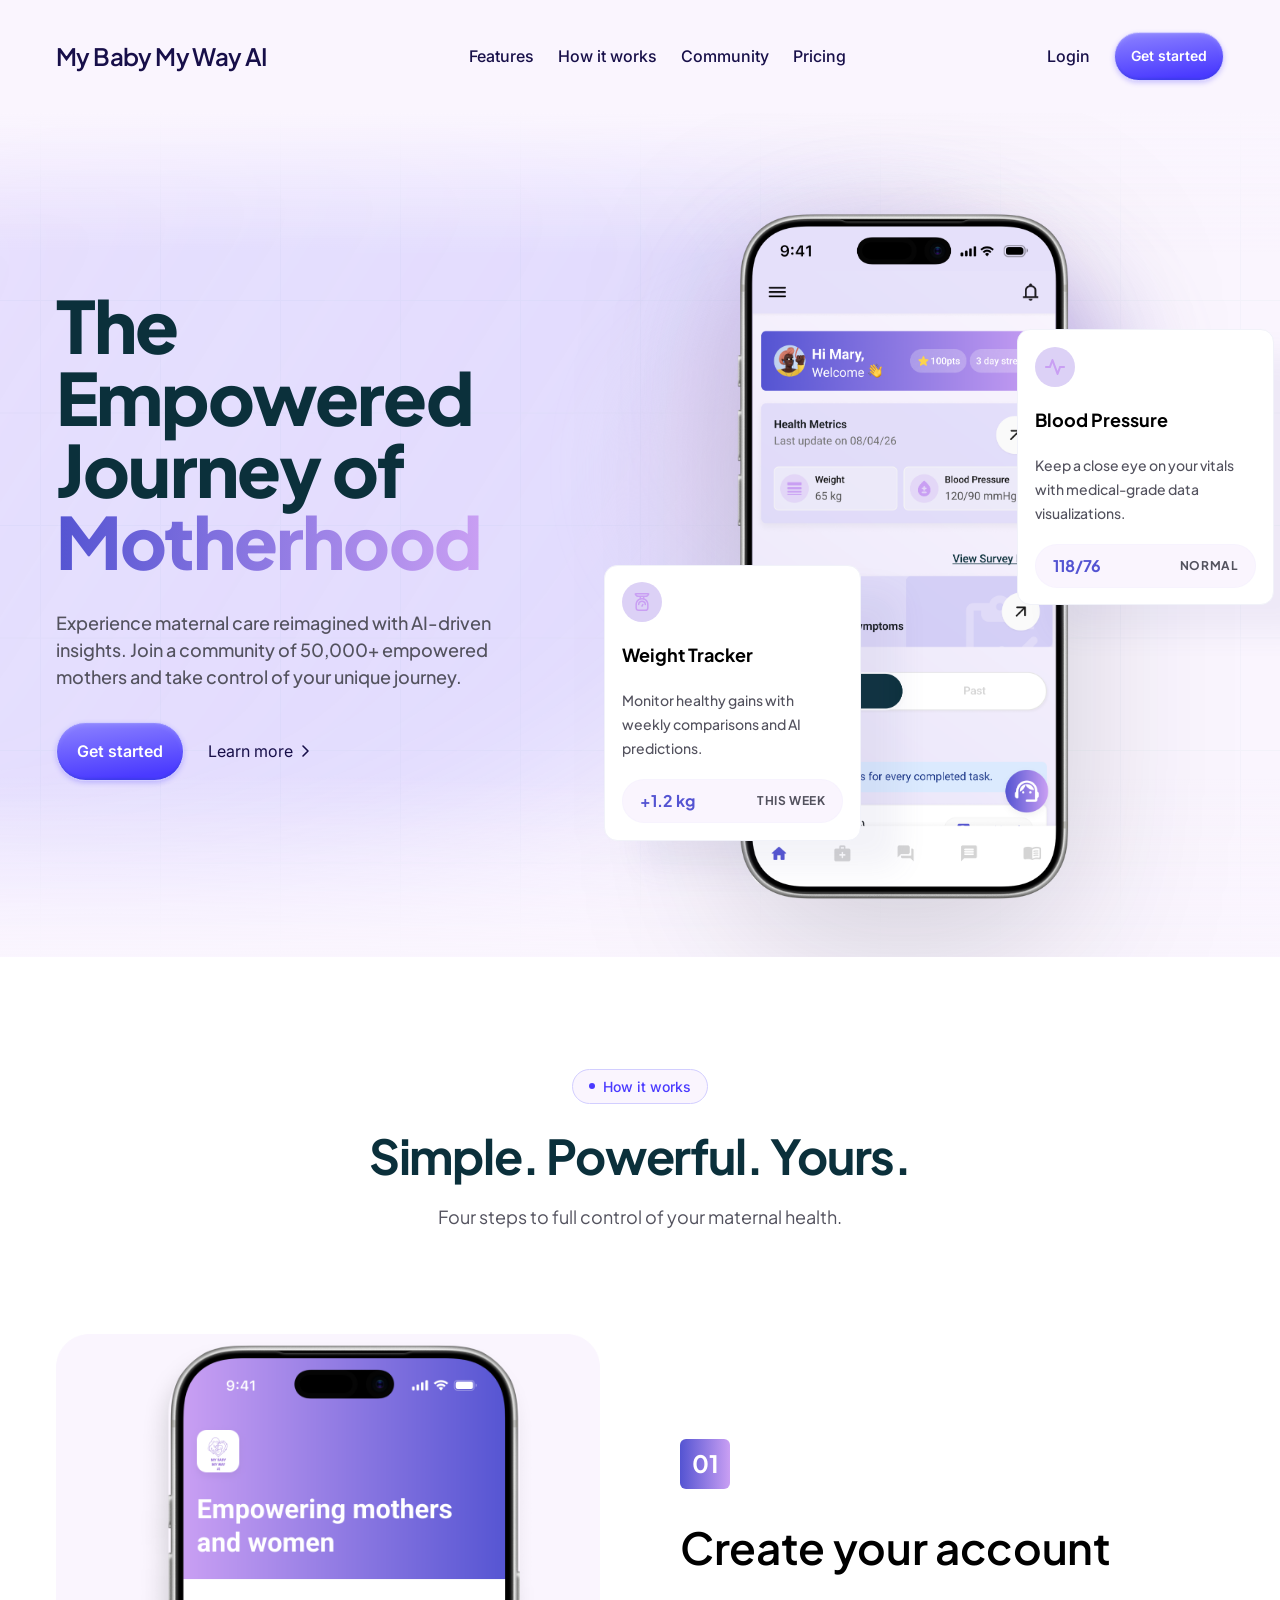
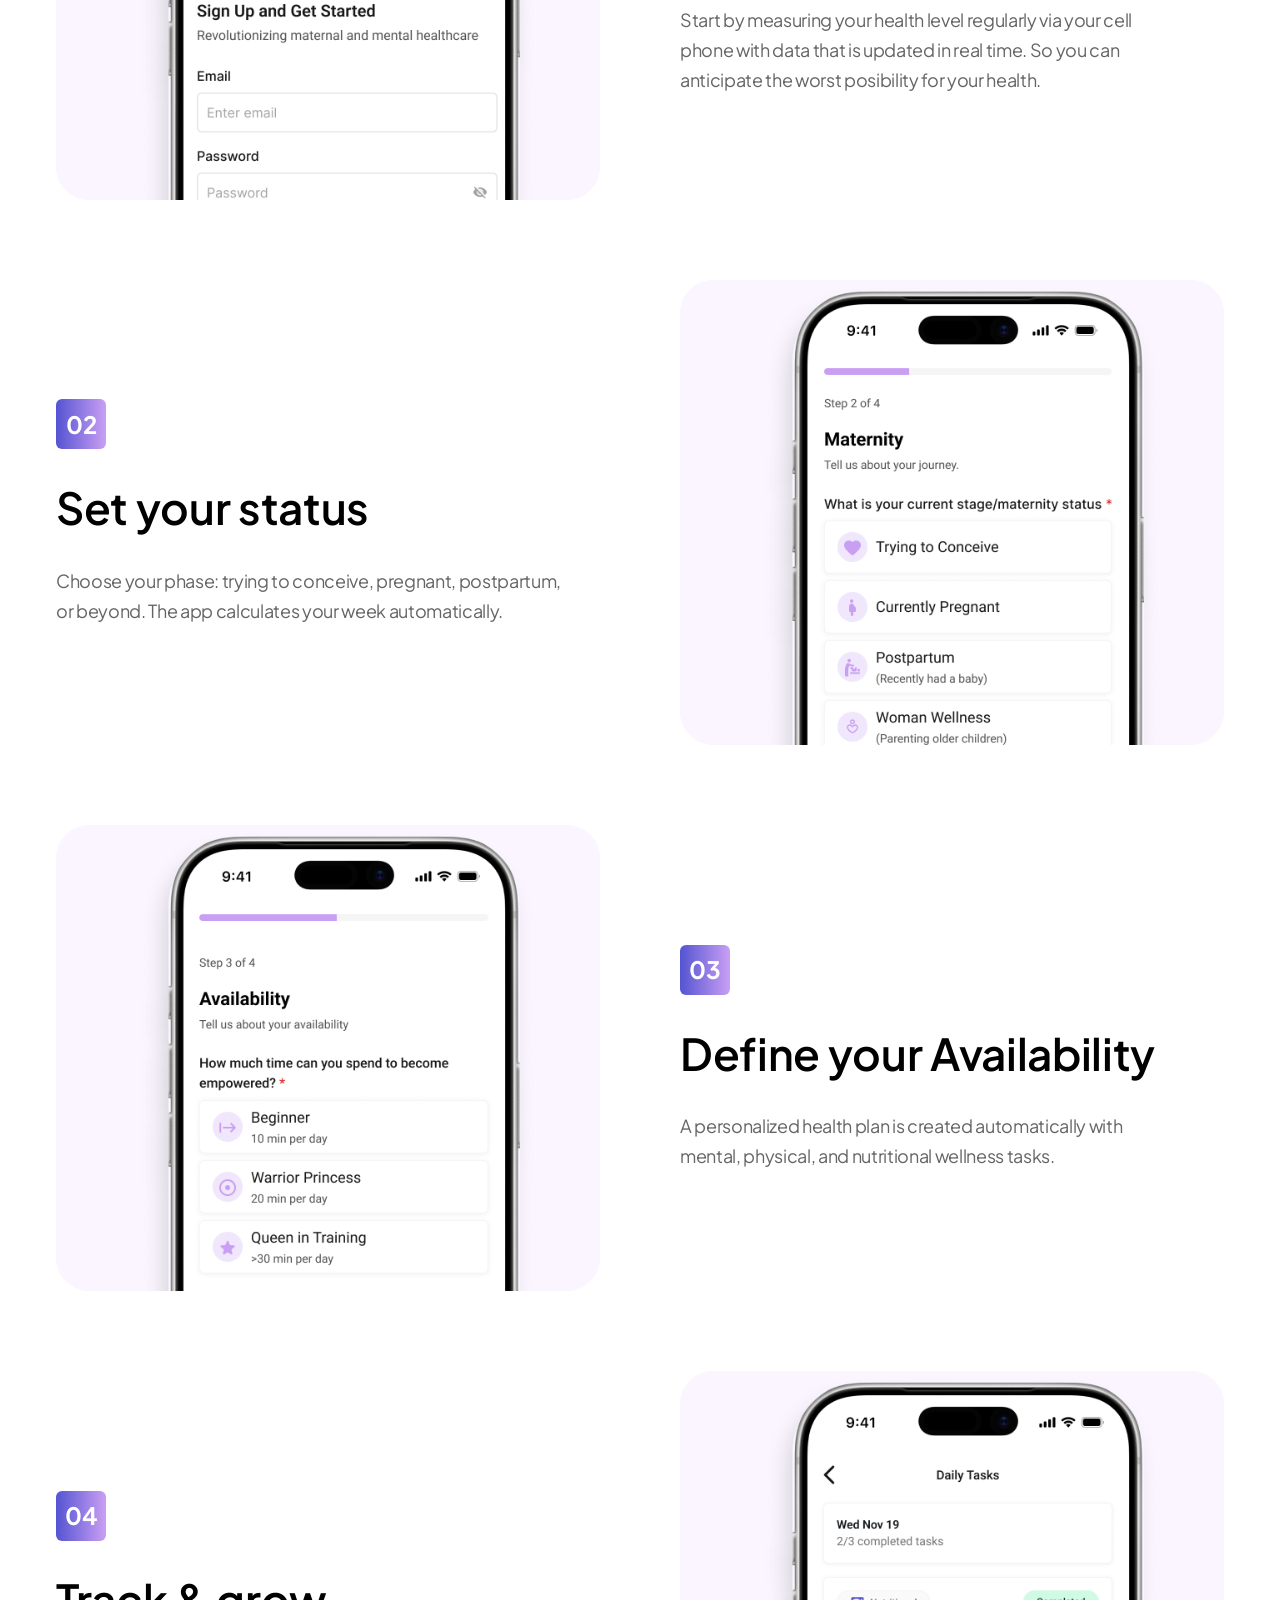
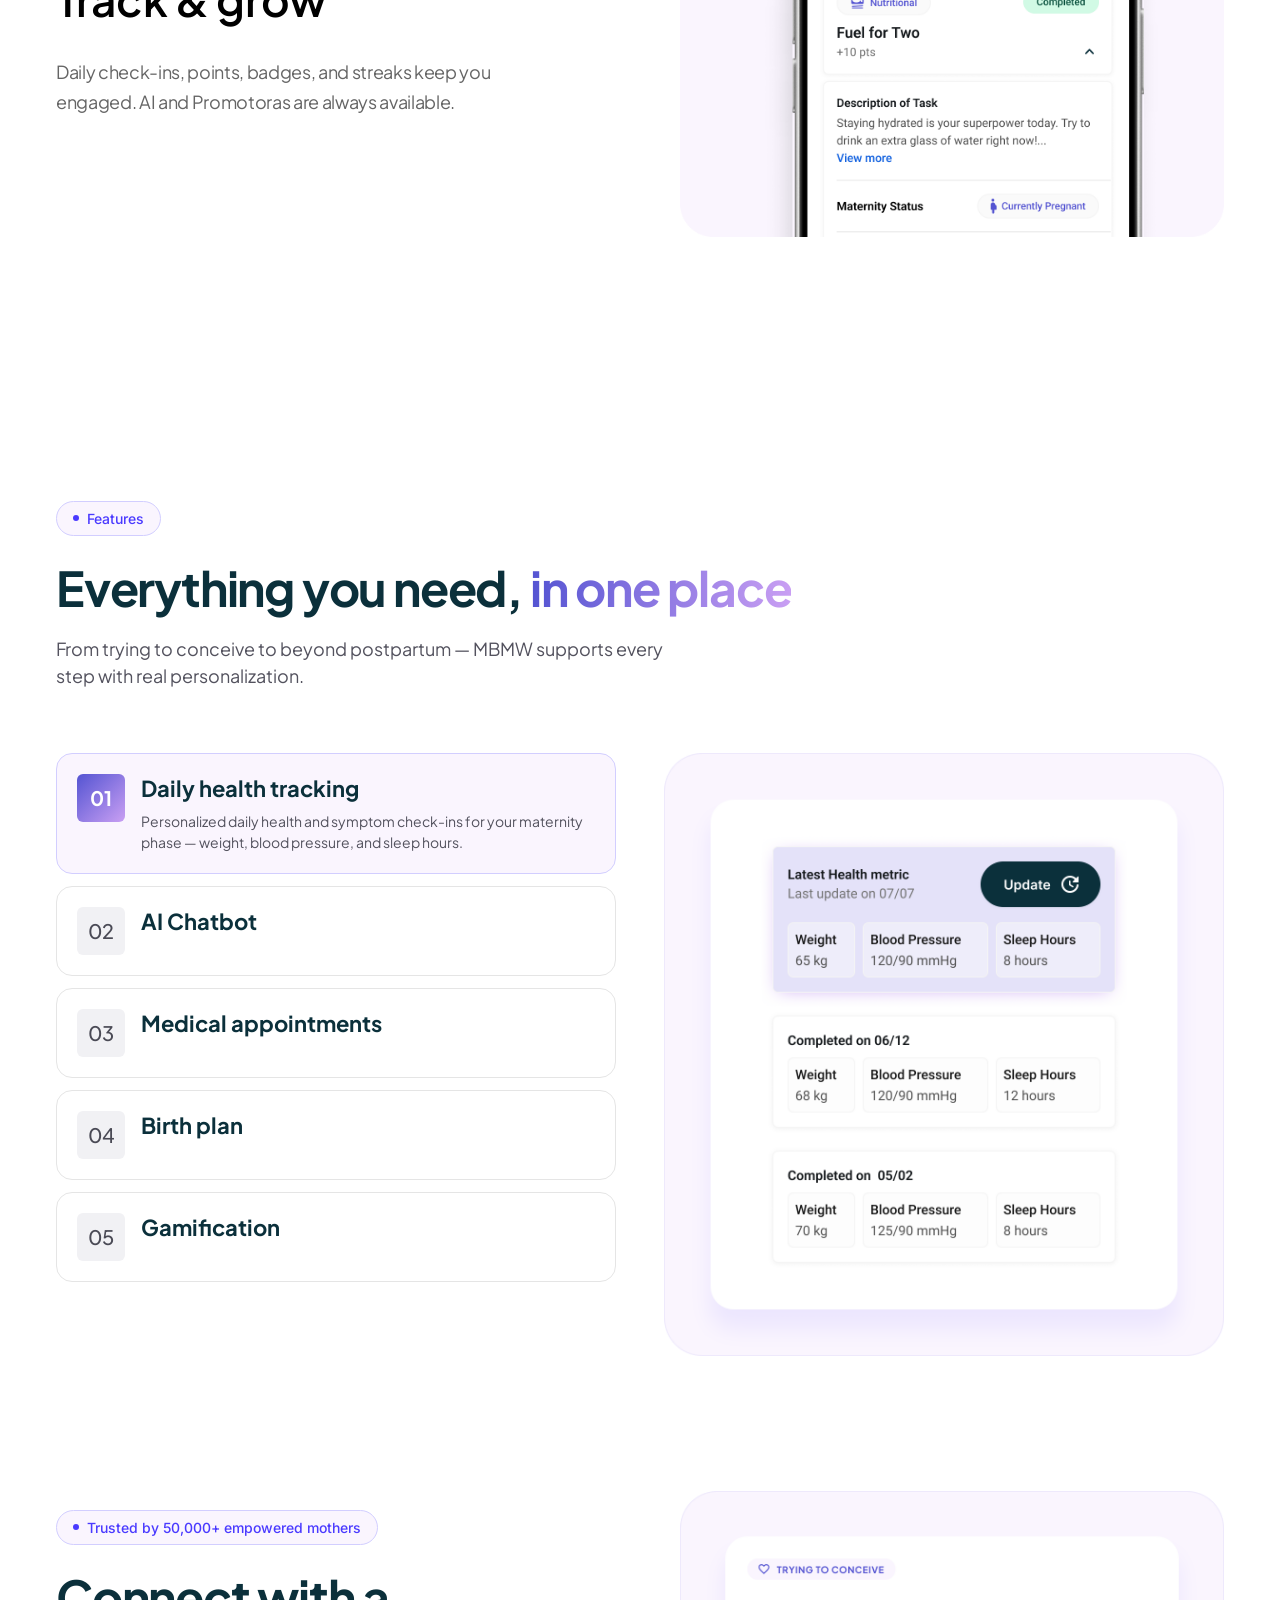
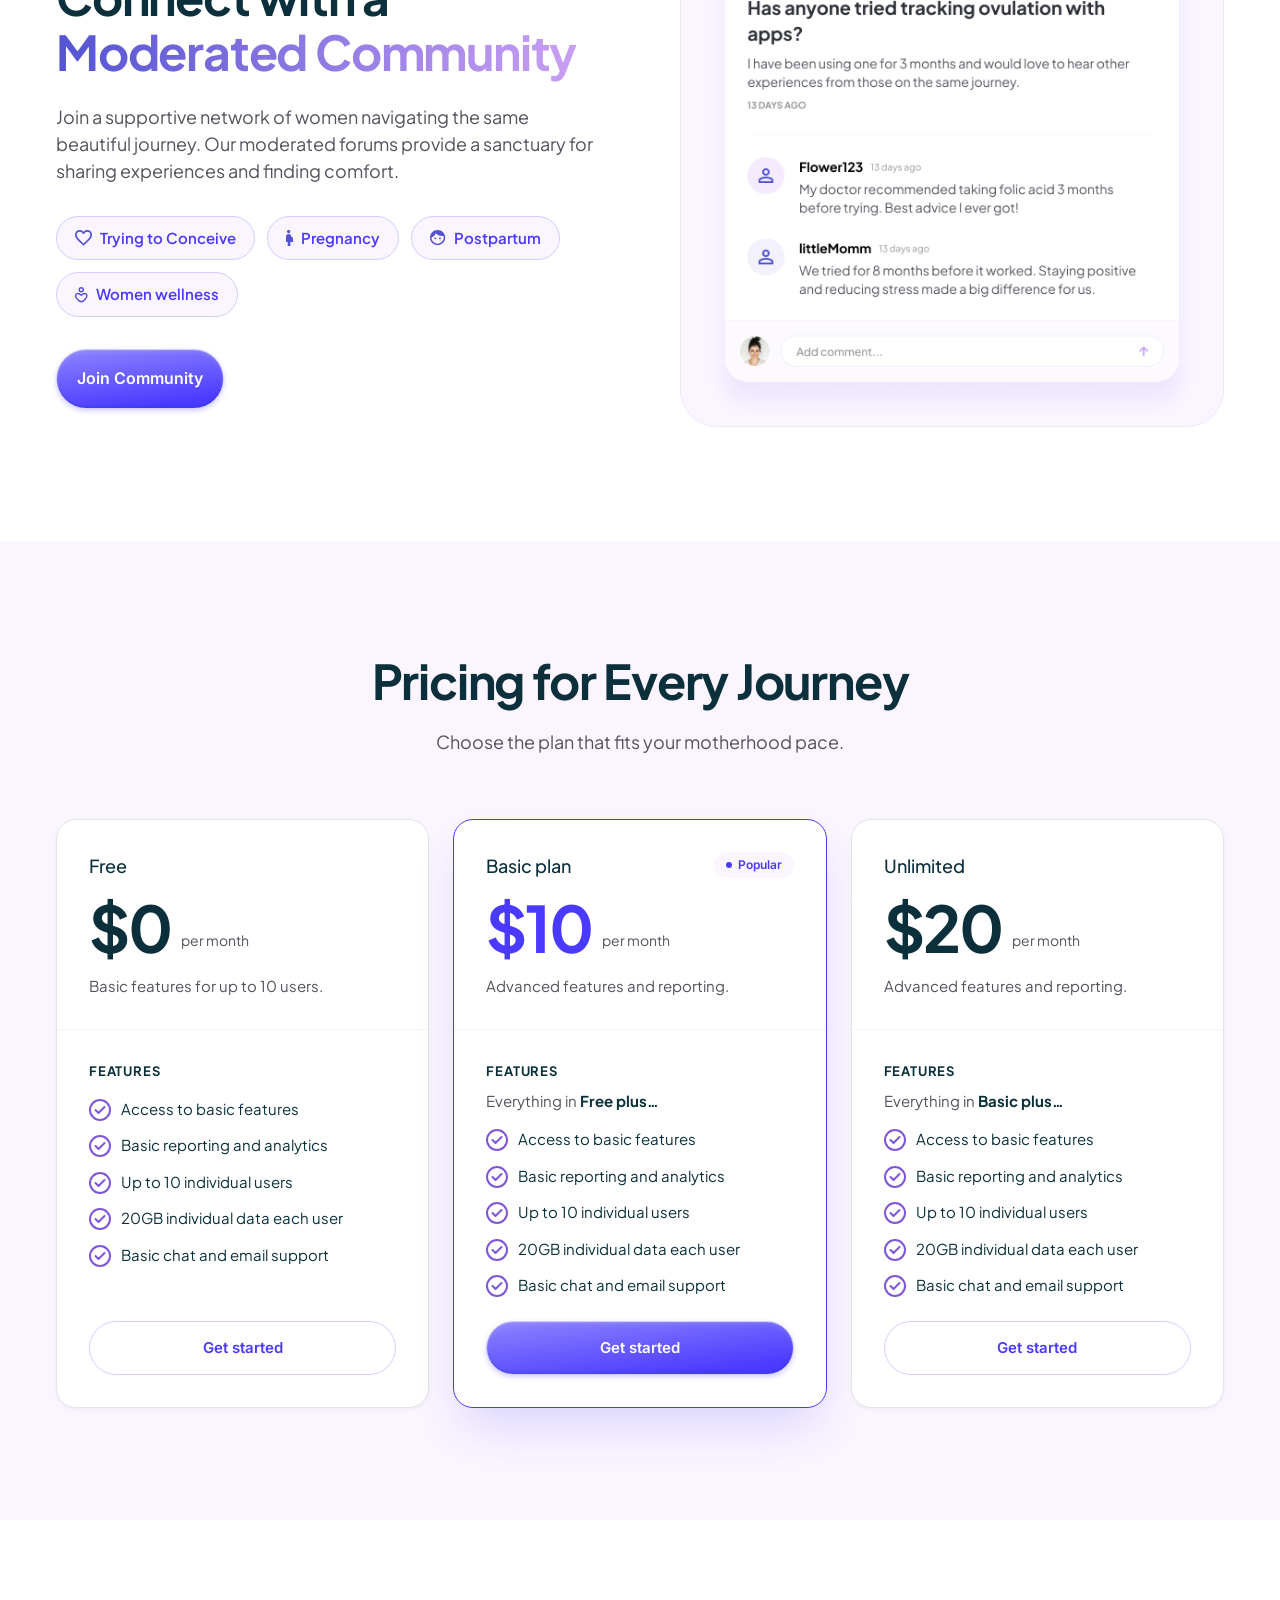
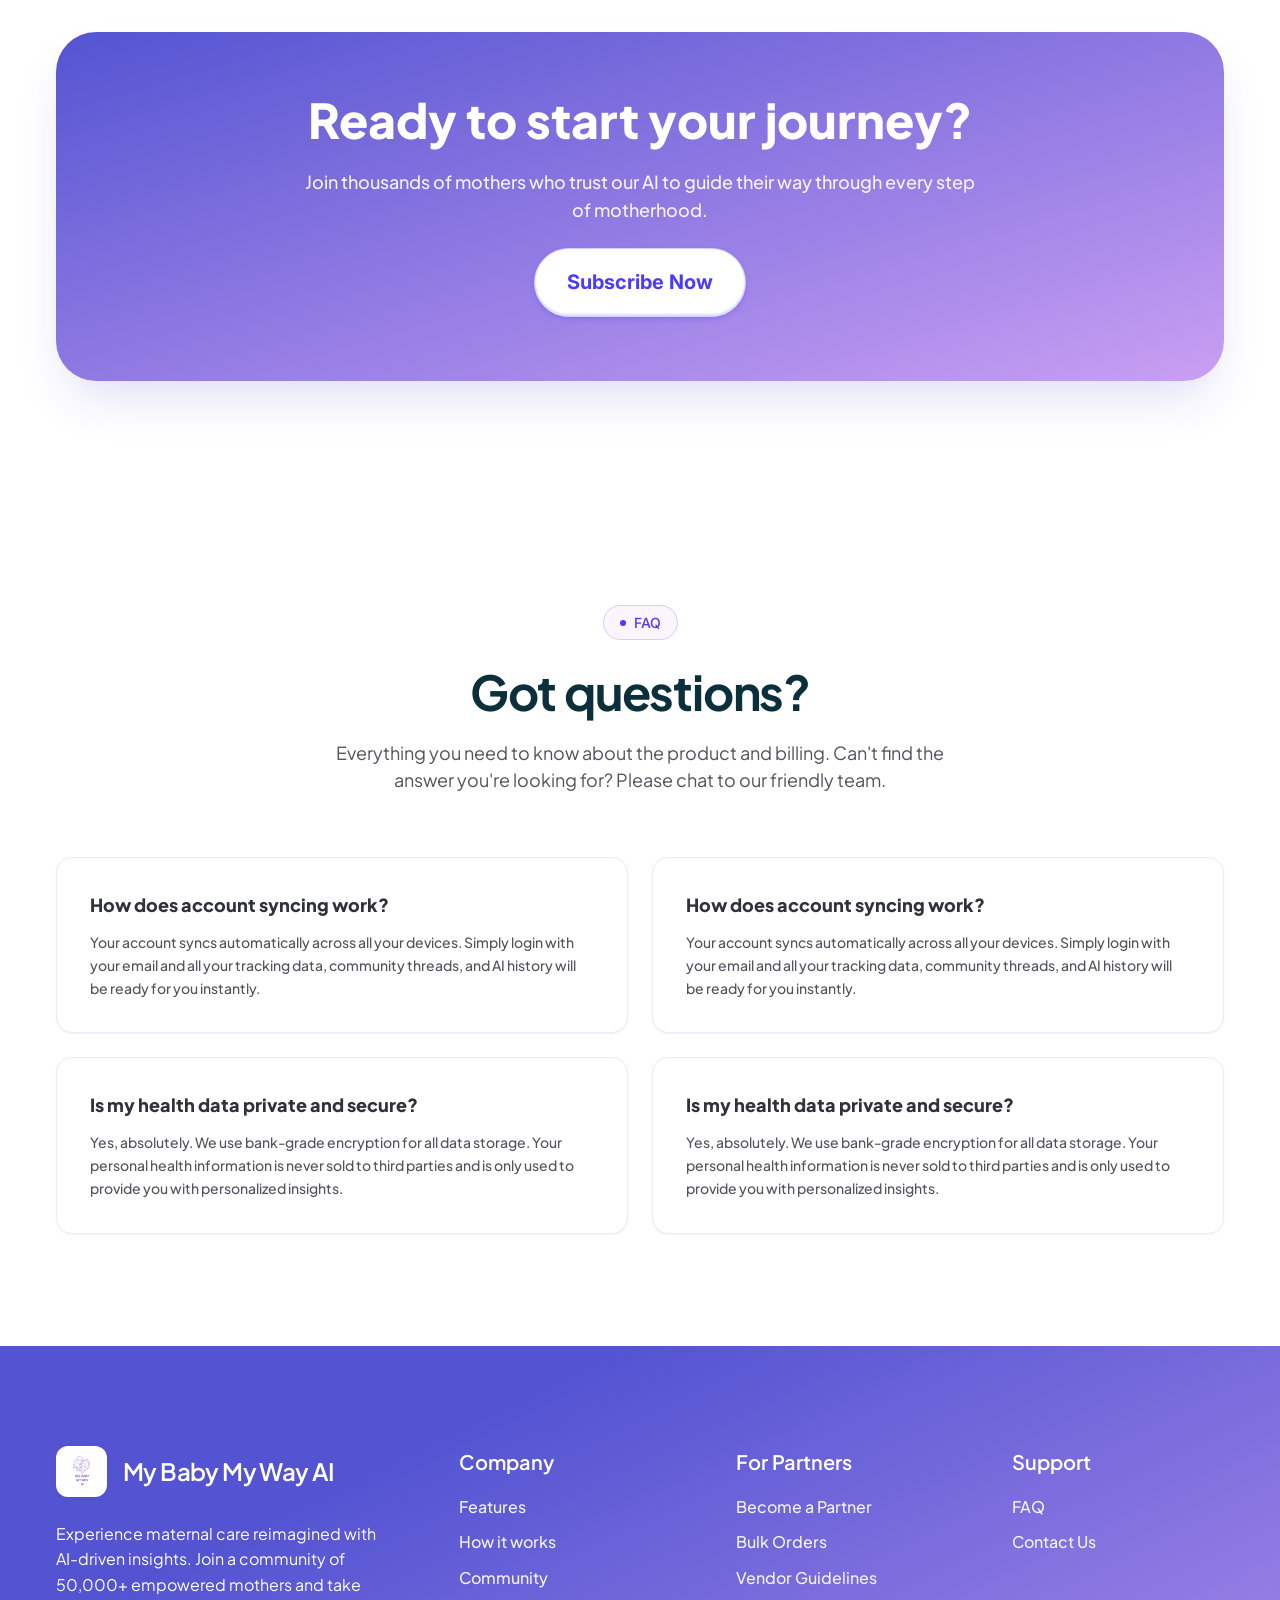
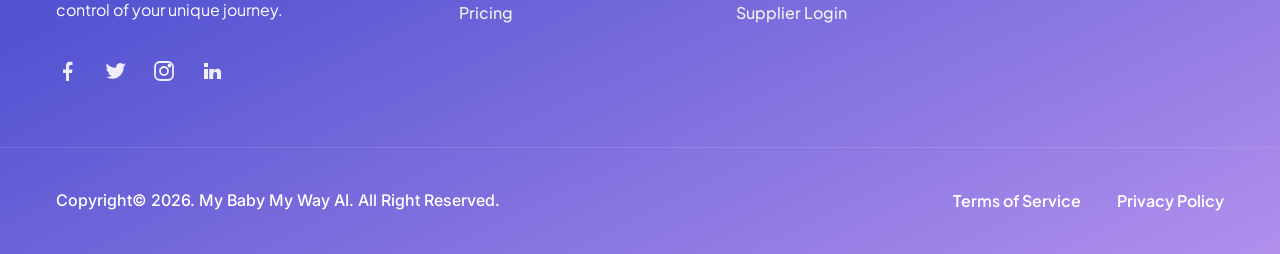
==== index.html @ 6552a41b "files upload" ====
<!doctype html>
<html lang="en">
<head>
<meta charset="utf-8" />
<meta name="viewport" content="width=device-width, initial-scale=1" />
<title>My Baby My Way AI — The Empowered Journey of Motherhood</title>
<link rel="preconnect" href="https://fonts.googleapis.com">
<link rel="preconnect" href="https://fonts.gstatic.com" crossorigin>
<link href="https://fonts.googleapis.com/css2?family=Plus+Jakarta+Sans:wght@400;500;600;700;800&family=Inter:wght@400;500;600;700&family=Roboto:wght@400;500;600;700&display=swap" rel="stylesheet">
<link rel="stylesheet" href="styles.css" />
</head>
<body>

<!-- HEADER -->
<header class="site-header">
  <div class="container">
    <a class="brand" href="#">My Baby My Way AI</a>
    <button class="nav-toggle" aria-label="Menu" aria-expanded="false" aria-controls="site-nav">
      <span></span><span></span><span></span>
    </button>
    <nav class="nav" id="site-nav">
      <a href="#features">Features</a>
      <a href="#how-it-works">How it works</a>
      <a href="#community">Community</a>
      <a href="#pricing">Pricing</a>
    </nav>
    <div class="header-cta">
      <a class="login" href="#">Login</a>
      <a class="btn btn-primary" href="#">Get started</a>
    </div>
  </div>
</header>

<!-- HERO -->
<section class="hero">
  <div class="hero-bg">
    <div class="hero-blob"></div>
    <div class="hero-grid"></div>
    <div class="hero-fade-top"></div>
    <div class="hero-fade-bottom"></div>
  </div>
  <div class="container hero-grid-layout">
    <div class="hero-copy">
      <h1 class="hero-title">
        The Empowered<br>
        Journey of<br>
        <span class="gradient-text">Motherhood</span>
      </h1>
      <p class="hero-sub">
        Experience maternal care reimagined with AI-driven insights. Join a community of 50,000+ empowered mothers and take control of your unique journey.
      </p>
      <div class="hero-buttons">
        <a class="btn btn-primary btn-lg" href="#">Get started</a>
        <a class="link-chevron" href="#">Learn more
          <svg width="16" height="16" viewBox="0 0 16 16" fill="none" aria-hidden="true"><path d="M6 3l5 5-5 5" stroke="#170f49" stroke-width="1.6" stroke-linecap="round" stroke-linejoin="round"/></svg>
        </a>
      </div>
    </div>
    <div class="hero-visual">
      <div class="hero-blobs">
        <div class="blob blob-1"></div>
        <div class="blob blob-2"></div>
        <div class="blob blob-3"></div>
      </div>
      <img class="hero-phone-img" src="images/assets/hero-phone.png" alt="My Baby My Way app preview" />
      <!-- Floating BP tile on the right of phone -->
      <div class="float-tile float-tile-bp">
        <div class="float-icon float-icon-heart">
          <img src="images/assets/icon-heart-rate.svg" alt="" width="24" height="24" />
        </div>
        <div class="float-title">Blood Pressure</div>
        <div class="float-desc">Keep a close eye on your vitals with medical-grade data visualizations.</div>
        <div class="float-badge">
          <span class="float-num">118/76</span>
          <span class="float-status">Normal</span>
        </div>
      </div>
      <!-- Floating Weight Tracker tile bottom left -->
      <div class="float-tile float-tile-weight">
        <div class="float-icon float-icon-scale">
          <img src="images/assets/icon-weight-scale.svg" alt="" width="20" height="20" />
        </div>
        <div class="float-title">Weight Tracker</div>
        <div class="float-desc">Monitor healthy gains with weekly comparisons and AI predictions.</div>
        <div class="float-badge">
          <span class="float-num">+1.2 kg</span>
          <span class="float-status">This Week</span>
        </div>
      </div>
    </div>
  </div>
</section>

<!-- SIMPLE POWERFUL YOURS -->
<section class="section how-it-works" id="how-it-works">
  <div class="container">
    <div class="section-head section-head-center">
      <span class="section-chip"><span class="chip-dot"></span> How it works</span>
      <h2 class="section-title-big">Simple. Powerful. Yours.</h2>
      <p class="section-subtitle">Four steps to full control of your maternal health.</p>
    </div>

    <div class="how-row">
      <div class="how-visual"><img src="images/assets/how-1.png" alt="Create your account" /></div>
      <div class="how-copy">
        <span class="step-num">01</span>
        <h3 class="how-title">Create your account</h3>
        <p class="how-desc">Start by measuring your health level regularly via your cell phone with data that is updated in real time. So you can anticipate the worst posibility for your health.</p>
      </div>
    </div>

    <div class="how-row reverse">
      <div class="how-visual"><img src="images/assets/how-2.png" alt="Set your status" /></div>
      <div class="how-copy">
        <span class="step-num">02</span>
        <h3 class="how-title">Set your status</h3>
        <p class="how-desc">Choose your phase: trying to conceive, pregnant, postpartum, or beyond. The app calculates your week automatically.</p>
      </div>
    </div>

    <div class="how-row">
      <div class="how-visual"><img src="images/assets/how-3.png" alt="Define your availability" /></div>
      <div class="how-copy">
        <span class="step-num">03</span>
        <h3 class="how-title">Define your Availability</h3>
        <p class="how-desc">A personalized health plan is created automatically with mental, physical, and nutritional wellness tasks.</p>
      </div>
    </div>

    <div class="how-row reverse">
      <div class="how-visual"><img src="images/assets/how-4.png" alt="Track and grow" /></div>
      <div class="how-copy">
        <span class="step-num">04</span>
        <h3 class="how-title">Track &amp; grow</h3>
        <p class="how-desc">Daily check-ins, points, badges, and streaks keep you engaged. AI and Promotoras are always available.</p>
      </div>
    </div>
  </div>
</section>

<!-- EVERYTHING YOU NEED IN ONE PLACE -->
<section class="section everything" id="features">
  <div class="container">
    <div class="section-head">
      <span class="section-chip"><span class="chip-dot"></span> Features</span>
      <h2 class="section-title-big">Everything you need, <span class="gradient-text-inline">in one place</span></h2>
      <p class="section-subtitle">From trying to conceive to beyond postpartum — MBMW supports every step with real personalization.</p>
    </div>
    <div class="everything-grid">
      <!-- TODO: Replace feat-desc placeholder copy with client-provided descriptions when ready. -->
      <div class="feat-list">
        <div class="feat-item is-active" data-feat="1">
          <span class="feat-num">01</span>
          <div class="feat-body">
            <div class="feat-title">Daily health tracking</div>
            <div class="feat-desc-wrap">
              <div class="feat-desc">Personalized daily health and symptom check-ins for your maternity phase — weight, blood pressure, and sleep hours.</div>
            </div>
          </div>
        </div>
        <div class="feat-item" data-feat="2">
          <span class="feat-num">02</span>
          <div class="feat-body">
            <div class="feat-title">AI Chatbot</div>
            <div class="feat-desc-wrap">
              <div class="feat-desc">Chat with an always-on AI companion trained on maternal health — ask questions, log symptoms, and get personalized guidance anytime.</div>
            </div>
          </div>
        </div>
        <div class="feat-item" data-feat="3">
          <span class="feat-num">03</span>
          <div class="feat-body">
            <div class="feat-title">Medical appointments</div>
            <div class="feat-desc-wrap">
              <div class="feat-desc">Keep every prenatal visit, ultrasound, and follow-up in one calendar — with reminders and notes synced to your care team.</div>
            </div>
          </div>
        </div>
        <div class="feat-item" data-feat="4">
          <span class="feat-num">04</span>
          <div class="feat-body">
            <div class="feat-title">Birth plan</div>
            <div class="feat-desc-wrap">
              <div class="feat-desc">Craft a personalized birth plan that captures your preferences and shares them instantly with your care providers.</div>
            </div>
          </div>
        </div>
        <div class="feat-item" data-feat="5">
          <span class="feat-num">05</span>
          <div class="feat-body">
            <div class="feat-title">Gamification</div>
            <div class="feat-desc-wrap">
              <div class="feat-desc">Earn points, streaks, and badges for healthy habits — motherhood milestones made more rewarding.</div>
            </div>
          </div>
        </div>
      </div>
      <!-- TODO: Replace all feat-preview-img assets with per-feature artwork when the client delivers them. -->
      <div class="feat-preview">
        <img src="images/assets/everything-placeholder.png" alt="Daily health tracking preview" class="feat-preview-img is-active" data-feat-img="1" />
        <img src="images/assets/everything-placeholder.png" alt="AI Chatbot preview" class="feat-preview-img" data-feat-img="2" />
        <img src="images/assets/everything-placeholder.png" alt="Medical appointments preview" class="feat-preview-img" data-feat-img="3" />
        <img src="images/assets/everything-placeholder.png" alt="Birth plan preview" class="feat-preview-img" data-feat-img="4" />
        <img src="images/assets/everything-placeholder.png" alt="Gamification preview" class="feat-preview-img" data-feat-img="5" />
      </div>
    </div>
  </div>
</section>

<!-- COMMUNITY -->
<section class="section community" id="community">
  <div class="container community-grid">
    <div class="community-copy">
      <span class="section-chip"><span class="chip-dot"></span> Trusted by 50,000+ empowered mothers</span>
      <h2 class="section-title-big">Connect with a <span class="gradient-text-inline">Moderated Community</span></h2>
      <p class="section-subtitle">Join a supportive network of women navigating the same beautiful journey. Our moderated forums provide a sanctuary for sharing experiences and finding comfort.</p>
      <div class="community-chips">
        <span class="cat-chip"><img src="images/assets/icon-heart.svg" alt="" width="15" height="14" />Trying to Conceive</span>
        <span class="cat-chip"><img src="images/assets/icon-pregnant.svg" alt="" width="14" height="16" />Pregnancy</span>
        <span class="cat-chip"><img src="images/assets/icon-postpartum.svg" alt="" width="18" height="18" />Postpartum</span>
        <span class="cat-chip"><img src="images/assets/icon-women-wellness.svg" alt="" width="16" height="16" />Women wellness</span>
      </div>
      <a class="btn btn-primary btn-lg" href="#">Join Community</a>
    </div>
    <div class="community-visual">
      <img src="images/assets/safe-space.png" alt="Community safe space" />
    </div>
  </div>
</section>

<!-- PRICING -->
<section class="section pricing" id="pricing">
  <div class="container">
    <div class="section-head section-head-center">
      <h2 class="section-title-big">Pricing for Every Journey</h2>
      <p class="section-subtitle">Choose the plan that fits your motherhood pace.</p>
    </div>
    <div class="pricing-grid">
      <div class="price-card">
        <div class="price-head">
          <div class="price-heading">Free</div>
          <div class="price">
            <span class="price-amount">$0</span>
            <span class="price-period">per month</span>
          </div>
          <p class="price-support">Basic features for up to 10 users.</p>
        </div>
        <div class="price-body">
          <div class="price-label">FEATURES</div>
          <ul class="price-list">
            <li>Access to basic features</li>
            <li>Basic reporting and analytics</li>
            <li>Up to 10 individual users</li>
            <li>20GB individual data each user</li>
            <li>Basic chat and email support</li>
          </ul>
          <a href="#" class="btn btn-ghost btn-full">Get started</a>
        </div>
      </div>

      <div class="price-card price-card-featured">
        <div class="price-head">
          <div class="price-heading-row">
            <div class="price-heading">Basic plan</div>
            <span class="price-badge"><span class="chip-dot"></span> Popular</span>
          </div>
          <div class="price">
            <span class="price-amount price-amount-accent">$10</span>
            <span class="price-period">per month</span>
          </div>
          <p class="price-support">Advanced features and reporting.</p>
        </div>
        <div class="price-body">
          <div class="price-label">FEATURES</div>
          <p class="price-sublabel">Everything in <strong>Free plus…</strong></p>
          <ul class="price-list">
            <li>Access to basic features</li>
            <li>Basic reporting and analytics</li>
            <li>Up to 10 individual users</li>
            <li>20GB individual data each user</li>
            <li>Basic chat and email support</li>
          </ul>
          <a href="#" class="btn btn-primary btn-full">Get started</a>
        </div>
      </div>

      <div class="price-card">
        <div class="price-head">
          <div class="price-heading">Unlimited</div>
          <div class="price">
            <span class="price-amount">$20</span>
            <span class="price-period">per month</span>
          </div>
          <p class="price-support">Advanced features and reporting.</p>
        </div>
        <div class="price-body">
          <div class="price-label">FEATURES</div>
          <p class="price-sublabel">Everything in <strong>Basic plus…</strong></p>
          <ul class="price-list">
            <li>Access to basic features</li>
            <li>Basic reporting and analytics</li>
            <li>Up to 10 individual users</li>
            <li>20GB individual data each user</li>
            <li>Basic chat and email support</li>
          </ul>
          <a href="#" class="btn btn-ghost btn-full">Get started</a>
        </div>
      </div>
    </div>
  </div>
</section>

<!-- CTA -->
<section class="section cta-section">
  <div class="container">
    <div class="cta-card">
      <h2 class="cta-title">Ready to start your journey?</h2>
      <p class="cta-sub">Join thousands of mothers who trust our AI to guide their way through every step of motherhood.</p>
      <a class="btn btn-white btn-lg" href="#">Subscribe Now</a>
    </div>
  </div>
</section>

<!-- FAQ -->
<section class="section faq">
  <div class="container">
    <div class="section-head section-head-center">
      <span class="section-chip"><span class="chip-dot"></span> FAQ</span>
      <h2 class="section-title-big">Got questions?</h2>
      <p class="section-subtitle">Everything you need to know about the product and billing. Can't find the answer you're looking for? Please chat to our friendly team.</p>
    </div>
    <div class="faq-grid">
      <article class="faq-card">
        <h3 class="faq-q">How does account syncing work?</h3>
        <p class="faq-a">Your account syncs automatically across all your devices. Simply login with your email and all your tracking data, community threads, and AI history will be ready for you instantly.</p>
      </article>
      <article class="faq-card">
        <h3 class="faq-q">How does account syncing work?</h3>
        <p class="faq-a">Your account syncs automatically across all your devices. Simply login with your email and all your tracking data, community threads, and AI history will be ready for you instantly.</p>
      </article>
      <article class="faq-card">
        <h3 class="faq-q">Is my health data private and secure?</h3>
        <p class="faq-a">Yes, absolutely. We use bank-grade encryption for all data storage. Your personal health information is never sold to third parties and is only used to provide you with personalized insights.</p>
      </article>
      <article class="faq-card">
        <h3 class="faq-q">Is my health data private and secure?</h3>
        <p class="faq-a">Yes, absolutely. We use bank-grade encryption for all data storage. Your personal health information is never sold to third parties and is only used to provide you with personalized insights.</p>
      </article>
    </div>
  </div>
</section>

<!-- FOOTER -->
<footer class="site-footer">
  <div class="footer-top">
    <div class="container footer-grid">
      <div class="footer-brand">
        <div class="footer-logo">
          <img src="images/assets/footer-logo.png" alt="" class="footer-logo-mark" />
          <span class="footer-logo-text">My Baby My Way AI</span>
        </div>
        <p class="footer-tagline">Experience maternal care reimagined with AI-driven insights. Join a community of 50,000+ empowered mothers and take control of your unique journey.</p>
        <div class="footer-socials">
          <a href="#" aria-label="Facebook"><svg width="18" height="18" viewBox="0 0 24 24" fill="#fff"><path d="M13 22v-8h3l.5-3.5H13V8c0-1 .5-2 2-2h1.5V3s-1.3-.2-2.5-.2c-2.6 0-4 1.5-4 4.2V10.5H7V14h3v8h3z"/></svg></a>
          <a href="#" aria-label="Twitter"><svg width="18" height="18" viewBox="0 0 24 24" fill="#fff"><path d="M22 5.8c-.7.3-1.5.5-2.3.6a4 4 0 001.8-2.2 8 8 0 01-2.5 1 4 4 0 00-6.8 3.6A11.4 11.4 0 013 4.7a4 4 0 001.2 5.3c-.6 0-1.2-.2-1.8-.5 0 2 1.4 3.6 3.3 4-.5.1-1.1.2-1.7.1a4 4 0 003.7 2.8A8 8 0 012 18a11.3 11.3 0 006.2 1.8c7.4 0 11.5-6.2 11.5-11.5v-.5A8 8 0 0022 5.8z"/></svg></a>
          <a href="#" aria-label="Instagram"><svg width="18" height="18" viewBox="0 0 24 24" fill="none" stroke="#fff" stroke-width="1.8"><rect x="3" y="3" width="18" height="18" rx="5"/><circle cx="12" cy="12" r="4"/><circle cx="17.5" cy="6.5" r="1" fill="#fff"/></svg></a>
          <a href="#" aria-label="LinkedIn"><svg width="18" height="18" viewBox="0 0 24 24" fill="#fff"><path d="M4 4h4v4H4V4zm0 6h4v10H4V10zm6 0h4v1.5c.5-.9 1.7-1.8 3.5-1.8 3 0 3.5 2 3.5 4.5V20h-4v-4.8c0-1.3-.5-2.2-1.8-2.2s-2 .9-2 2.2V20h-4V10z"/></svg></a>
        </div>
      </div>
      <div class="footer-col">
        <div class="footer-col-title">Company</div>
        <a href="#">Features</a>
        <a href="#">How it works</a>
        <a href="#">Community</a>
        <a href="#">Pricing</a>
      </div>
      <div class="footer-col">
        <div class="footer-col-title">For Partners</div>
        <a href="#">Become a Partner</a>
        <a href="#">Bulk Orders</a>
        <a href="#">Vendor Guidelines</a>
        <a href="#">Supplier Login</a>
      </div>
      <div class="footer-col">
        <div class="footer-col-title">Support</div>
        <a href="#">FAQ</a>
        <a href="#">Contact Us</a>
      </div>
    </div>
  </div>
  <div class="footer-bottom">
    <div class="container footer-bottom-row">
      <span class="footer-copyright">Copyright© 2026. My Baby My Way AI. All Right Reserved.</span>
      <div class="footer-legal">
        <a href="#">Terms of Service</a>
        <a href="#">Privacy Policy</a>
      </div>
    </div>
  </div>
</footer>

<script>
  (function () {
    const items = document.querySelectorAll('.feat-item');
    const imgs = document.querySelectorAll('.feat-preview-img');
    if (!items.length) return;

    let current = 0;
    let timer;
    const INTERVAL = 4500;

    function activate(index) {
      current = index;
      items.forEach((el, i) => el.classList.toggle('is-active', i === index));
      imgs.forEach((el, i) => el.classList.toggle('is-active', i === index));
    }

    function schedule() {
      clearInterval(timer);
      timer = setInterval(() => activate((current + 1) % items.length), INTERVAL);
    }

    items.forEach((el, i) => {
      el.addEventListener('click', () => { activate(i); schedule(); });
    });

    const section = document.querySelector('.everything');
    if (section && 'IntersectionObserver' in window) {
      const io = new IntersectionObserver((entries) => {
        entries.forEach((e) => {
          if (e.isIntersecting) schedule();
          else clearInterval(timer);
        });
      }, { threshold: 0.2 });
      io.observe(section);
    } else {
      schedule();
    }
  })();

  (function navToggle() {
    const header = document.querySelector('.site-header');
    const toggle = header && header.querySelector('.nav-toggle');
    if (!header || !toggle) return;
    const close = () => {
      header.classList.remove('is-open');
      toggle.setAttribute('aria-expanded', 'false');
    };
    toggle.addEventListener('click', () => {
      const open = header.classList.toggle('is-open');
      toggle.setAttribute('aria-expanded', open ? 'true' : 'false');
    });
    header.querySelectorAll('.nav a, .header-cta a').forEach(a => {
      a.addEventListener('click', close);
    });
  })();
</script>

</body>
</html>
---- styles.css ----
/* =========================================================
   My Baby My Way AI — Landing Page
   Pixel-perfect build of Figma node 7522:13820
   ========================================================= */

:root {
  --purple-700: #4a3aff;
  --purple-600: #897fff;
  --purple-300: #d2ceff;
  --brand-primary: #c99ff3;
  --brand-tertiary: #5454d2;
  --brand-secondary: #beb9f2;
  --brand-alternate: #0b303b;
  --neutral-700: #170f49;
  --text-primary: #14181b;
  --text-body: #53525e;
  --text-secondary: #525252;
  --neutral-500: #737373;
  --neutral-300: #d4d4d4;
  --neutral-200: #e5e5e5;
  --neutral-100: #f5f5f5;
  --neutral-50: #fafafa;
  --white: #fff;
  --soft-pink: #faf5fe;
  --soft-lilac: #f1f0fb;
  --grid-line: #edeef7;

  --primary-gradient: linear-gradient(173deg, #897fff 5%, #4a3aff 87%);
  --brand-gradient-horizontal: linear-gradient(90deg, #5454d2 0%, #c99ff3 100%);
  --cta-gradient: linear-gradient(90deg, #5454d2 0%, #c99ff3 100%);

  --radius-pill: 200px;
  --radius-card: 12px;
  --radius-lg: 20px;
  --radius-xl: 24px;

  --shadow-button: 0 2px 5px 0 rgba(74,58,255,0.25);
  --shadow-tile: 38.3px 27.4px 30px 0 rgba(105,100,168,0.08);
  --shadow-card-lg: 0 4px 16px 0 rgba(16,24,40,0.08), 0 12px 24px -4px rgba(16,24,40,0.05);
  --shadow-s: 0 1px 5px 0 rgba(0,0,0,0.05);
  --shadow-m: 0 4px 10px 0 rgba(0,0,0,0.05);
}

/* ------- base ------- */
* { box-sizing: border-box; }
html, body { margin: 0; padding: 0; overflow-x: hidden; }
body {
  font-family: 'Inter', system-ui, -apple-system, sans-serif;
  color: var(--neutral-700);
  background: var(--white);
  -webkit-font-smoothing: antialiased;
  line-height: 1.5;
}
a { color: inherit; text-decoration: none; }
img { max-width: 100%; display: block; }
h1, h2, h3, h4, h5 { margin: 0; font-family: 'Plus Jakarta Sans', 'Inter', sans-serif; }
p { margin: 0; }
ul { margin: 0; padding: 0; list-style: none; }
button { font: inherit; cursor: pointer; border: 0; background: none; color: inherit; }

.container {
  width: 100%;
  max-width: 1216px;
  margin: 0 auto;
  padding: 0 24px;
}

/* ---------- buttons ---------- */
.btn {
  display: inline-flex;
  align-items: center;
  justify-content: center;
  gap: 6px;
  font-family: 'Inter', sans-serif;
  font-weight: 600;
  font-size: 14px;
  line-height: 1.35;
  padding: 14px 16px;
  border-radius: var(--radius-pill);
  transition: transform .15s ease, box-shadow .15s ease, opacity .15s ease;
  border: .5px solid var(--purple-300);
  white-space: nowrap;
}
.btn-lg {
  font-size: 16px;
  padding: 18px 20px;
}
.btn-full { width: 100%; padding: 16px 20px; font-size: 15px; }
.btn-primary {
  background: var(--primary-gradient);
  color: var(--white);
  box-shadow: var(--shadow-button),
    inset 0 -2px 2px 0 rgba(0,66,137,0.15),
    inset 0 1px 1px 0 rgba(255,255,255,0.1),
    inset 0 3px 4px 0 rgba(223,238,255,0.1);
}
.btn-primary:hover { transform: translateY(-1px); }
.btn-white {
  background: var(--white);
  color: var(--purple-700);
  border: 0;
  padding: 16px 28px;
  font-weight: 600;
}
.btn-white:hover { background: #fafafe; }
.btn-ghost {
  background: transparent;
  color: var(--purple-700);
  border: 1px solid var(--purple-300);
  font-weight: 600;
}
.btn-ghost:hover { background: var(--soft-pink); }

.link-chevron {
  display: inline-flex;
  align-items: center;
  gap: 4px;
  font-size: 16px;
  color: var(--neutral-700);
  font-weight: 400;
}

/* ---------- header ---------- */
.site-header {
  position: relative;
  z-index: 20;
  padding: 32px 0;
  background: var(--soft-pink);
}
.site-header .container {
  display: flex;
  align-items: center;
  justify-content: space-between;
  gap: 32px;
}
.brand {
  font-family: 'Plus Jakarta Sans', sans-serif;
  font-weight: 600;
  font-size: 24px;
  letter-spacing: -0.6px;
  color: var(--neutral-700);
  white-space: nowrap;
}
.nav {
  display: flex;
  gap: 24px;
  align-items: center;
}
.nav a {
  font-family: 'Inter', sans-serif;
  font-weight: 500;
  font-size: 16px;
  color: var(--neutral-700);
  line-height: 1.35;
}
.nav a:hover { color: var(--purple-700); }
.header-cta {
  display: flex;
  align-items: center;
  gap: 24px;
}
.header-cta .login {
  font-family: 'Inter', sans-serif;
  font-weight: 500;
  font-size: 16px;
  color: var(--neutral-700);
}
.nav-toggle {
  display: none;
  width: 44px; height: 44px;
  border-radius: 10px;
  align-items: center;
  justify-content: center;
  flex-direction: column;
  gap: 5px;
  background: transparent;
  padding: 0;
}
.nav-toggle span {
  display: block;
  width: 22px; height: 2px;
  background: var(--neutral-700);
  border-radius: 2px;
  transition: transform .2s, opacity .2s;
}
.site-header.is-open .nav-toggle span:nth-child(1) { transform: translateY(7px) rotate(45deg); }
.site-header.is-open .nav-toggle span:nth-child(2) { opacity: 0; }
.site-header.is-open .nav-toggle span:nth-child(3) { transform: translateY(-7px) rotate(-45deg); }

/* ---------- hero ---------- */
.hero {
  position: relative;
  overflow: hidden;
  background: var(--soft-pink);
  padding: 0 0 96px;
}
.hero-bg {
  position: absolute; inset: 0;
  pointer-events: none;
  z-index: 0;
}
.hero-blob {
  position: absolute;
  left: -437px; top: -104px;
  width: 1378px; height: 910px;
  transform: rotate(-12.91deg);
  background: linear-gradient(135deg, rgba(200,160,243,.45) 0%, rgba(137,127,255,.35) 40%, rgba(74,58,255,.25) 100%);
  border-radius: 45% 55% 50% 50% / 50% 45% 55% 50%;
  filter: blur(85px);
  opacity: 0.55;
}
.hero-grid {
  position: absolute;
  left: 50%; top: calc(50% - 10px);
  transform: translate(-50%,-50%);
  width: 1440px;
  height: 900px;
  background-image:
    linear-gradient(to right, var(--grid-line) 1px, transparent 1px),
    linear-gradient(to bottom, var(--grid-line) 1px, transparent 1px);
  background-size: calc(1440px / 12) calc(900px / 8);
  opacity: 0.5;
  mix-blend-mode: multiply;
}
.hero-fade-top {
  position: absolute; left: 0; top: 0; right: 0;
  height: 140px;
  background: linear-gradient(to bottom, var(--soft-pink), rgba(255,255,255,0));
}
.hero-fade-bottom {
  position: absolute; left: 0; bottom: 0; right: 0;
  height: 180px;
  background: linear-gradient(to top, var(--soft-pink), rgba(255,255,255,0));
}

.hero-grid-layout {
  position: relative;
  z-index: 1;
  display: grid;
  grid-template-columns: 1fr 620px;
  gap: 64px;
  align-items: center;
  padding-top: 96px;
  padding-bottom: 0;
  min-height: 710px;
}

.hero-copy { max-width: 729px; }
.hero-title {
  font-family: 'Plus Jakarta Sans', sans-serif;
  font-weight: 800;
  font-size: 72px;
  line-height: 72px;
  letter-spacing: -1.8px;
  color: var(--brand-alternate);
  margin-bottom: 32px;
}
.gradient-text {
  background: var(--brand-gradient-horizontal);
  -webkit-background-clip: text;
  background-clip: text;
  color: transparent;
}
.gradient-text-inline {
  background: var(--brand-gradient-horizontal);
  -webkit-background-clip: text;
  background-clip: text;
  color: transparent;
}
.hero-sub {
  font-family: 'Plus Jakarta Sans', sans-serif;
  font-weight: 500;
  font-size: 18px;
  line-height: 1.5;
  color: var(--text-body);
  max-width: 567px;
  margin-bottom: 32px;
}
.hero-buttons {
  display: flex;
  gap: 24px;
  align-items: center;
}

/* ---------- hero phone / visual ---------- */
.hero-visual {
  position: relative;
  height: 652px;
  width: 620px;
}
.hero-blobs {
  position: absolute;
  inset: 0;
  pointer-events: none;
}
.blob {
  position: absolute;
  border-radius: 50%;
  filter: blur(45px);
  opacity: .55;
}
.blob-1 { background: #d8c4f5; width: 340px; height: 300px; left: 110px; top: 20px; }
.blob-2 { background: #b9a4f2; width: 260px; height: 240px; left: 260px; top: 60px; }
.blob-3 { background: #e7d9f7; width: 280px; height: 260px; left: 40px; top: 130px; }

.hero-phone-img {
  position: absolute;
  left: 130px;
  top: 0;
  width: 340px;
  height: auto;
  z-index: 2;
  filter: drop-shadow(0 40px 80px rgba(16,24,40,0.18));
}

/* Floating hero tiles */
.float-tile {
  position: absolute;
  background: #fff;
  border: .618px solid #f1f2f9;
  border-radius: 13.137px;
  padding: 16.618px;
  display: flex;
  flex-direction: column;
  gap: 19px;
  box-shadow: 38.315px 27.368px 30px 0 rgba(105,100,168,0.08);
  width: 257px;
  z-index: 3;
}
.float-tile-bp {
  right: -50px;
  top: 120px;
}
.float-tile-weight {
  left: 0;
  bottom: 20px;
}
.float-icon {
  width: 40px; height: 40px;
  border-radius: 9999px;
  background: #dcd1f6;
  display: flex; align-items: center; justify-content: center;
}
.float-title {
  font-family: 'Plus Jakarta Sans', sans-serif;
  font-weight: 700;
  font-size: 18px;
  color: #000;
  line-height: 28px;
}
.float-desc {
  font-family: 'Plus Jakarta Sans', sans-serif;
  font-weight: 500;
  font-size: 14px;
  color: var(--text-body);
  line-height: 24px;
}
.float-badge {
  display: flex;
  justify-content: space-between;
  align-items: center;
  padding: 9px 17px;
  background: var(--soft-pink);
  border: 1px solid rgba(190,185,242,0.05);
  border-radius: 24px;
}
.float-num {
  font-family: 'Plus Jakarta Sans', sans-serif;
  font-weight: 700;
  font-size: 16px;
  color: var(--brand-tertiary);
}
.float-status {
  font-family: 'Plus Jakarta Sans', sans-serif;
  font-weight: 700;
  font-size: 12px;
  color: var(--text-body);
  letter-spacing: 0.6px;
  text-transform: uppercase;
}

/* ---------- section shared ---------- */
.section {
  position: relative;
  padding: 112px 0;
  background: #fff;
}
.section-head {
  margin-bottom: 64px;
  max-width: 1216px;
}
.section-head-center {
  margin: 0 auto 64px;
  text-align: center;
}
.section-chip {
  display: inline-flex;
  align-items: center;
  gap: 8px;
  padding: 6px 16px;
  background: var(--soft-pink);
  border: 1px solid var(--purple-300);
  border-radius: 40px;
  font-family: 'Inter', sans-serif;
  font-weight: 500;
  font-size: 14px;
  color: var(--purple-700);
  margin-bottom: 24px;
}
.chip-dot {
  width: 6px; height: 6px;
  background: var(--purple-700);
  border-radius: 50%;
}
.section-title-big {
  font-family: 'Plus Jakarta Sans', sans-serif;
  font-weight: 700;
  font-size: 48px;
  line-height: 1.15;
  color: var(--brand-alternate);
  letter-spacing: -1.2px;
  margin-bottom: 20px;
}
.section-subtitle {
  font-family: 'Plus Jakarta Sans', sans-serif;
  font-weight: 400;
  font-size: 18px;
  line-height: 1.5;
  color: var(--text-body);
  max-width: 640px;
}
.section-head-center .section-subtitle { margin-left: auto; margin-right: auto; }

/* ---------- how it works ---------- */
.how-it-works { background: #fff; }
.how-row {
  display: grid;
  grid-template-columns: 1fr 1fr;
  gap: 80px;
  align-items: center;
  padding: 40px 0;
}
.how-row.reverse .how-visual { order: 2; }
.how-row.reverse .how-copy { order: 1; }
.how-visual {
  position: relative;
  display: flex;
  justify-content: center;
  align-items: center;
}
.how-visual img {
  width: 100%;
  max-width: 653px;
  height: auto;
  display: block;
}
.how-copy { max-width: 505px; display: flex; flex-direction: column; gap: 34px; }
.step-num {
  display: inline-flex;
  align-items: center;
  justify-content: center;
  width: 50px;
  height: 50px;
  padding: 8px;
  background: linear-gradient(270deg, #c99ff3 0%, #5454d2 100%);
  color: #fff;
  font-family: 'Plus Jakarta Sans', sans-serif;
  font-weight: 700;
  font-size: 24px;
  line-height: 1.4;
  border-radius: 6px;
  margin: 0;
}
.how-title {
  font-family: 'Plus Jakarta Sans', sans-serif;
  font-weight: 600;
  font-size: 44px;
  line-height: 1.1;
  color: #000;
  letter-spacing: -0.3333px;
  margin: 0;
}
.how-desc {
  font-family: 'Plus Jakarta Sans', sans-serif;
  font-weight: 400;
  font-size: 18px;
  line-height: 30px;
  color: #656565;
  letter-spacing: -0.3333px;
  margin: 0;
}

/* ---------- everything section ---------- */
.everything { background: #fff; padding-bottom: 96px; }
.everything-grid {
  display: grid;
  grid-template-columns: 1fr 1fr;
  gap: 48px;
  align-items: start;
}
.feat-list { display: flex; flex-direction: column; gap: 12px; }
.feat-item {
  display: flex;
  align-items: flex-start;
  gap: 16px;
  padding: 20px;
  background: var(--white);
  border: 1px solid var(--neutral-200);
  border-radius: 16px;
  cursor: pointer;
  transition: background .3s ease, border-color .3s ease;
}
.feat-item.is-active {
  background: var(--soft-pink);
  border-color: var(--purple-300);
}
.feat-num {
  width: 48px; height: 48px;
  background: #f1f1f4;
  border-radius: 6px;
  font-family: 'Plus Jakarta Sans', sans-serif;
  font-weight: 500;
  font-size: 20px;
  color: #4a4a55;
  display: inline-flex;
  align-items: center;
  justify-content: center;
  flex-shrink: 0;
  transition: background .3s ease, color .3s ease;
}
.feat-item.is-active .feat-num {
  background: linear-gradient(135deg, #5454d2 0%, #c99ff3 100%);
  color: #fff;
  font-weight: 700;
}
.feat-body { flex: 1; min-width: 0; }
.feat-title {
  font-family: 'Plus Jakarta Sans', sans-serif;
  font-weight: 700;
  font-size: 22px;
  line-height: 1.3;
  color: var(--brand-alternate);
}
.feat-desc-wrap {
  display: grid;
  grid-template-rows: 0fr;
  overflow: hidden;
  transition: grid-template-rows .4s ease;
}
.feat-item.is-active .feat-desc-wrap {
  grid-template-rows: 1fr;
}
.feat-desc-wrap > .feat-desc { min-height: 0; }
.feat-desc {
  font-family: 'Plus Jakarta Sans', sans-serif;
  font-size: 14px;
  color: var(--text-body);
  line-height: 1.5;
  padding-top: 8px;
  opacity: 0;
  transition: opacity .3s ease .1s;
}
.feat-item.is-active .feat-desc { opacity: 1; }
.feat-preview {
  display: flex;
  justify-content: center;
  position: relative;
  min-height: 520px;
}
.feat-preview-img {
  width: 100%;
  max-width: 560px;
  height: auto;
  position: absolute;
  top: 0;
  left: 50%;
  transform: translateX(-50%);
  opacity: 0;
  transition: opacity .4s ease;
  pointer-events: none;
}
.feat-preview-img.is-active {
  opacity: 1;
  pointer-events: auto;
}

/* ---------- community ---------- */
.community {
  background: #fff;
}
.community-grid {
  display: grid;
  grid-template-columns: 1fr 1fr;
  gap: 80px;
  align-items: center;
}
.community-copy { padding: 20px 0; }
.community-copy .section-title-big { margin-bottom: 24px; }
.community-copy .section-subtitle { margin-bottom: 32px; }
.community-chips {
  display: flex;
  flex-wrap: wrap;
  gap: 12px;
  margin-bottom: 32px;
}
.cat-chip {
  display: inline-flex;
  align-items: center;
  gap: 8px;
  padding: 10px 18px;
  background: var(--soft-pink);
  border: 1px solid var(--purple-300);
  border-radius: 40px;
  font-family: 'Plus Jakarta Sans', sans-serif;
  font-weight: 600;
  font-size: 15px;
  color: var(--purple-700);
}
.cat-chip img {
  width: auto;
  height: 16px;
  flex-shrink: 0;
}
.community-visual { display: flex; justify-content: center; }
.community-visual img {
  width: 100%;
  max-width: 560px;
  height: auto;
}

/* ---------- pricing ---------- */
.pricing { background: var(--soft-pink); padding: 112px 0; }
.pricing-grid {
  display: grid;
  grid-template-columns: 1fr 1fr 1fr;
  gap: 24px;
  max-width: 1216px;
  margin: 0 auto;
  align-items: stretch;
}
.price-card {
  background: #fff;
  border: 1px solid var(--neutral-200);
  border-radius: 20px;
  overflow: hidden;
  display: flex;
  flex-direction: column;
  box-shadow: 0 2px 4px rgba(16,24,40,0.04);
}
.price-card-featured {
  border: 1.5px solid var(--purple-700);
  box-shadow: 0 25px 50px -12px rgba(74,58,255,0.20);
}
.price-head {
  padding: 32px;
  border-bottom: 1px solid var(--neutral-100);
}
.price-heading-row {
  display: flex;
  align-items: center;
  justify-content: space-between;
  gap: 12px;
  margin-bottom: 16px;
}
.price-heading {
  font-family: 'Plus Jakarta Sans', sans-serif;
  font-weight: 500;
  font-size: 18px;
  color: var(--brand-alternate);
  margin-bottom: 16px;
}
.price-heading-row .price-heading { margin-bottom: 0; }
.price-badge {
  display: inline-flex;
  align-items: center;
  gap: 6px;
  padding: 4px 12px;
  background: var(--soft-pink);
  color: var(--purple-700);
  border-radius: 40px;
  font-family: 'Inter', sans-serif;
  font-weight: 600;
  font-size: 12px;
}
.price-badge .chip-dot { width: 6px; height: 6px; }
.price {
  display: flex;
  align-items: flex-end;
  gap: 10px;
  margin-bottom: 16px;
}
.price-amount {
  font-family: 'Plus Jakarta Sans', sans-serif;
  font-weight: 700;
  font-size: 64px;
  line-height: 1;
  color: var(--brand-alternate);
  letter-spacing: -2px;
}
.price-amount-accent { color: var(--purple-700); }
.price-period {
  font-family: 'Plus Jakarta Sans', sans-serif;
  font-size: 14px;
  color: var(--text-body);
  line-height: 1.2;
  margin-bottom: 10px;
}
.price-support {
  font-family: 'Plus Jakarta Sans', sans-serif;
  font-size: 15px;
  color: var(--text-body);
  line-height: 1.5;
  margin: 0;
}
.price-body {
  padding: 32px;
  display: flex;
  flex-direction: column;
  gap: 16px;
  flex: 1;
}
.price-label {
  font-family: 'Plus Jakarta Sans', sans-serif;
  font-weight: 700;
  font-size: 13px;
  color: var(--brand-alternate);
  letter-spacing: 0.8px;
}
.price-sublabel {
  font-family: 'Plus Jakarta Sans', sans-serif;
  font-size: 15px;
  color: var(--text-body);
  margin-top: -8px;
}
.price-sublabel strong { color: var(--brand-alternate); font-weight: 700; }
.price-list {
  display: flex;
  flex-direction: column;
  gap: 14px;
  flex: 1;
  margin-bottom: 8px;
}
.price-list li {
  position: relative;
  padding-left: 32px;
  font-family: 'Plus Jakarta Sans', sans-serif;
  font-size: 15px;
  color: var(--brand-alternate);
  line-height: 1.5;
}
.price-list li::before {
  content: '';
  position: absolute;
  left: 0;
  top: 1px;
  width: 22px; height: 22px;
  background: url("images/assets/icon-checkmark.svg") center/contain no-repeat;
}

/* ---------- cta ---------- */
.cta-section { background: #fff; padding: 112px 0; }
.cta-card {
  background: linear-gradient(163.33deg, #5454d2 0%, #c99ff3 100%);
  color: #fff;
  border-radius: 40px;
  padding: 64px;
  text-align: center;
  box-shadow: 0 25px 50px -12px rgba(84,84,210,0.20);
  position: relative;
  overflow: hidden;
  display: flex;
  flex-direction: column;
  align-items: center;
  gap: 24px;
}
.cta-title {
  font-family: 'Plus Jakarta Sans', sans-serif;
  font-weight: 800;
  font-size: 48px;
  line-height: 1;
  letter-spacing: 0;
  margin: 0;
}
.cta-sub {
  font-family: 'Plus Jakarta Sans', sans-serif;
  font-weight: 500;
  font-size: 18px;
  color: rgba(255,255,255,0.9);
  line-height: 28px;
  max-width: 672px;
  margin: 0;
}
.cta-card .btn-white {
  padding: 20px 32px;
  font-family: 'Inter', sans-serif;
  font-weight: 700;
  font-size: 20px;
  line-height: 1.35;
  border: 0.5px solid #d2ceff;
  box-shadow: 0 2px 5px rgba(74,58,255,0.25),
    inset 0 -2px 2px 0 rgba(0,66,137,0.15),
    inset 0 1px 1px 0 rgba(255,255,255,0.1),
    inset 0 3px 4px 0 rgba(223,238,255,0.1);
}

/* ---------- faq ---------- */
.faq { background: #fff; padding: 112px 0; }
.faq-grid {
  display: grid;
  grid-template-columns: 1fr 1fr;
  gap: 24px;
  max-width: 1216px;
  margin: 0 auto;
}
.faq-card {
  padding: 33px;
  background: #fff;
  border: 1px solid #eee9fb;
  border-radius: 16px;
  box-shadow: 0 1px 2px rgba(0,0,0,0.05);
}
.faq-q {
  font-family: 'Plus Jakarta Sans', sans-serif;
  font-weight: 800;
  font-size: 18px;
  color: #2f323a;
  line-height: 28px;
  margin: 0 0 12px;
}
.faq-a {
  font-family: 'Plus Jakarta Sans', sans-serif;
  font-weight: 500;
  font-size: 14px;
  color: #53525e;
  line-height: 1.625;
}

/* ---------- footer ---------- */
.site-footer {
  background: linear-gradient(154.09deg, #5454d2 27.17%, #c99ff3 119.02%);
  color: #fff;
  box-shadow: 0 25px 50px 0 rgba(84,84,210,0.2);
}
.footer-top { padding: 100px 0 64px; }
.footer-grid {
  display: grid;
  grid-template-columns: 1.6fr 1fr 1fr 1fr;
  gap: 64px;
}
.footer-logo {
  display: flex;
  align-items: center;
  gap: 16px;
  margin-bottom: 24px;
}
.footer-logo-mark {
  width: 51px; height: 51px;
  border-radius: 12px;
  display: block;
  background: #fff;
  padding: 6px;
  object-fit: contain;
  box-shadow: 0 1px 5px rgba(0,0,0,0.05);
}
.footer-logo-text {
  font-family: 'Plus Jakarta Sans', sans-serif;
  font-weight: 600;
  font-size: 24px;
  line-height: 32px;
  letter-spacing: -0.6px;
  color: #fff;
}
.footer-tagline {
  font-family: 'Plus Jakarta Sans', sans-serif;
  font-weight: 400;
  font-size: 16px;
  color: #fff;
  line-height: 1.6;
  margin-bottom: 36px;
  max-width: 359px;
}
.footer-socials { display: flex; gap: 24px; }
.footer-socials a {
  width: 24px; height: 24px;
  display: inline-flex;
  align-items: center;
  justify-content: center;
  opacity: 0.9;
  transition: opacity .15s;
}
.footer-socials a:hover { opacity: 1; }
.footer-socials svg { width: 24px; height: 24px; }

.footer-col { display: flex; flex-direction: column; gap: 10px; }
.footer-col-title {
  font-family: 'Plus Jakarta Sans', sans-serif;
  font-weight: 600;
  font-size: 20px;
  line-height: 1.6;
  color: #fff;
  margin-bottom: 6px;
}
.footer-col a {
  font-family: 'Plus Jakarta Sans', sans-serif;
  font-weight: 500;
  font-size: 16px;
  color: #f2f2f2;
  line-height: 1.6;
  transition: color .15s;
}
.footer-col a:hover { color: #fff; }

.footer-bottom {
  border-top: 1px solid rgba(255,255,255,0.1);
  padding: 40px 0;
}
.footer-bottom-row {
  display: flex;
  justify-content: space-between;
  align-items: center;
  gap: 24px;
  flex-wrap: wrap;
}
.footer-copyright {
  font-family: 'Inter', sans-serif;
  font-weight: 500;
  font-size: 16px;
  line-height: 1.6;
  color: #fff;
}
.footer-legal { display: flex; gap: 36px; }
.footer-legal a {
  font-family: 'Plus Jakarta Sans', sans-serif;
  font-weight: 600;
  font-size: 16px;
  line-height: 1.6;
  color: #fff;
}
.footer-legal a:hover { opacity: 0.85; }

/* ---------- responsive ---------- */
@media (max-width: 1200px) {
  .hero-grid-layout { grid-template-columns: 1fr 520px; gap: 40px; }
  .hero-visual { width: 520px; }
  .hero-phone-img { left: 90px; }
  .float-tile-bp { right: -20px; }
  .footer-grid { grid-template-columns: 1fr 1fr; }
}
@media (max-width: 960px) {
  .hero-grid-layout {
    grid-template-columns: 1fr;
    padding-top: 48px;
  }
  .hero-visual { width: 100%; height: 560px; }
  .hero-phone-img { left: 50%; transform: translateX(-50%); }
  .hero-title { font-size: 52px; line-height: 1.05; }
  .section-title-big { font-size: 36px; }
  .how-row, .how-row.reverse { grid-template-columns: 1fr; gap: 32px; }
  .how-row.reverse .how-visual, .how-row.reverse .how-copy { order: unset; }
  .everything-grid, .community-grid { grid-template-columns: 1fr; gap: 40px; }
  .everything-features-grid { grid-template-columns: 1fr; }
  .pricing-grid { grid-template-columns: 1fr; }
  .faq-grid { grid-template-columns: 1fr; }
  .cta-title { font-size: 32px; }
  .footer-grid { grid-template-columns: 1fr 1fr; gap: 40px; }
  .footer-bottom-row { flex-direction: column; align-items: flex-start; }
  .float-tile { width: 220px; }
  .float-tile-bp { right: -10px; top: 60px; }
  .float-tile-weight { left: 0; bottom: 0; }
}
@media (max-width: 720px) {
  .site-header { padding: 20px 0; }
  .site-header .container {
    flex-wrap: wrap;
    row-gap: 16px;
    column-gap: 12px;
  }
  .nav-toggle { display: inline-flex; margin-left: auto; }
  .brand { font-size: 20px; }
  .nav,
  .header-cta {
    display: none;
    flex-basis: 100%;
    order: 3;
  }
  .site-header.is-open .nav,
  .site-header.is-open .header-cta {
    display: flex;
    flex-direction: column;
    align-items: stretch;
    gap: 12px;
    padding-top: 8px;
  }
  .site-header.is-open .nav a,
  .site-header.is-open .header-cta .login {
    padding: 10px 4px;
    font-size: 17px;
  }
  .site-header.is-open .header-cta .btn { width: 100%; }
}
@media (max-width: 560px) {
  .hero { padding-bottom: 64px; }
  .hero-title { font-size: 38px; letter-spacing: -1px; }
  .hero-sub { font-size: 16px; }
  .hero-buttons { flex-direction: column; align-items: center; gap: 20px; }
  .hero-buttons .btn-primary { width: 100%; justify-content: center; }
  .hero-buttons .link-chevron { align-self: center; }
  .hero-visual { height: 480px; }
  .hero-phone-img { width: 260px; }
  .float-tile {
    width: 180px;
    padding: 12px;
    gap: 12px;
    border-radius: 10px;
    box-shadow: 24px 18px 30px 0 rgba(105,100,168,0.10);
  }
  .float-tile .float-icon { width: 32px; height: 32px; }
  .float-tile .float-title { font-size: 15px; }
  .float-tile .float-desc { font-size: 12px; line-height: 1.45; }
  .float-tile-bp { right: -8px; top: 24px; }
  .float-tile-weight { left: -8px; bottom: 8px; }
  .section { padding: 72px 0; }
  .cta-card { padding: 40px 24px; border-radius: 24px; }
  .cta-title { font-size: 28px; }
  .cta-sub { font-size: 16px; line-height: 24px; }
  .faq-card { padding: 24px; }
  .footer-top { padding: 64px 0 48px; }
  .footer-grid { grid-template-columns: 1fr; gap: 40px; }
  .footer-bottom { padding: 28px 0; }
  .footer-copyright, .footer-legal a { font-size: 14px; }
  .footer-legal { gap: 24px; flex-wrap: wrap; }
}
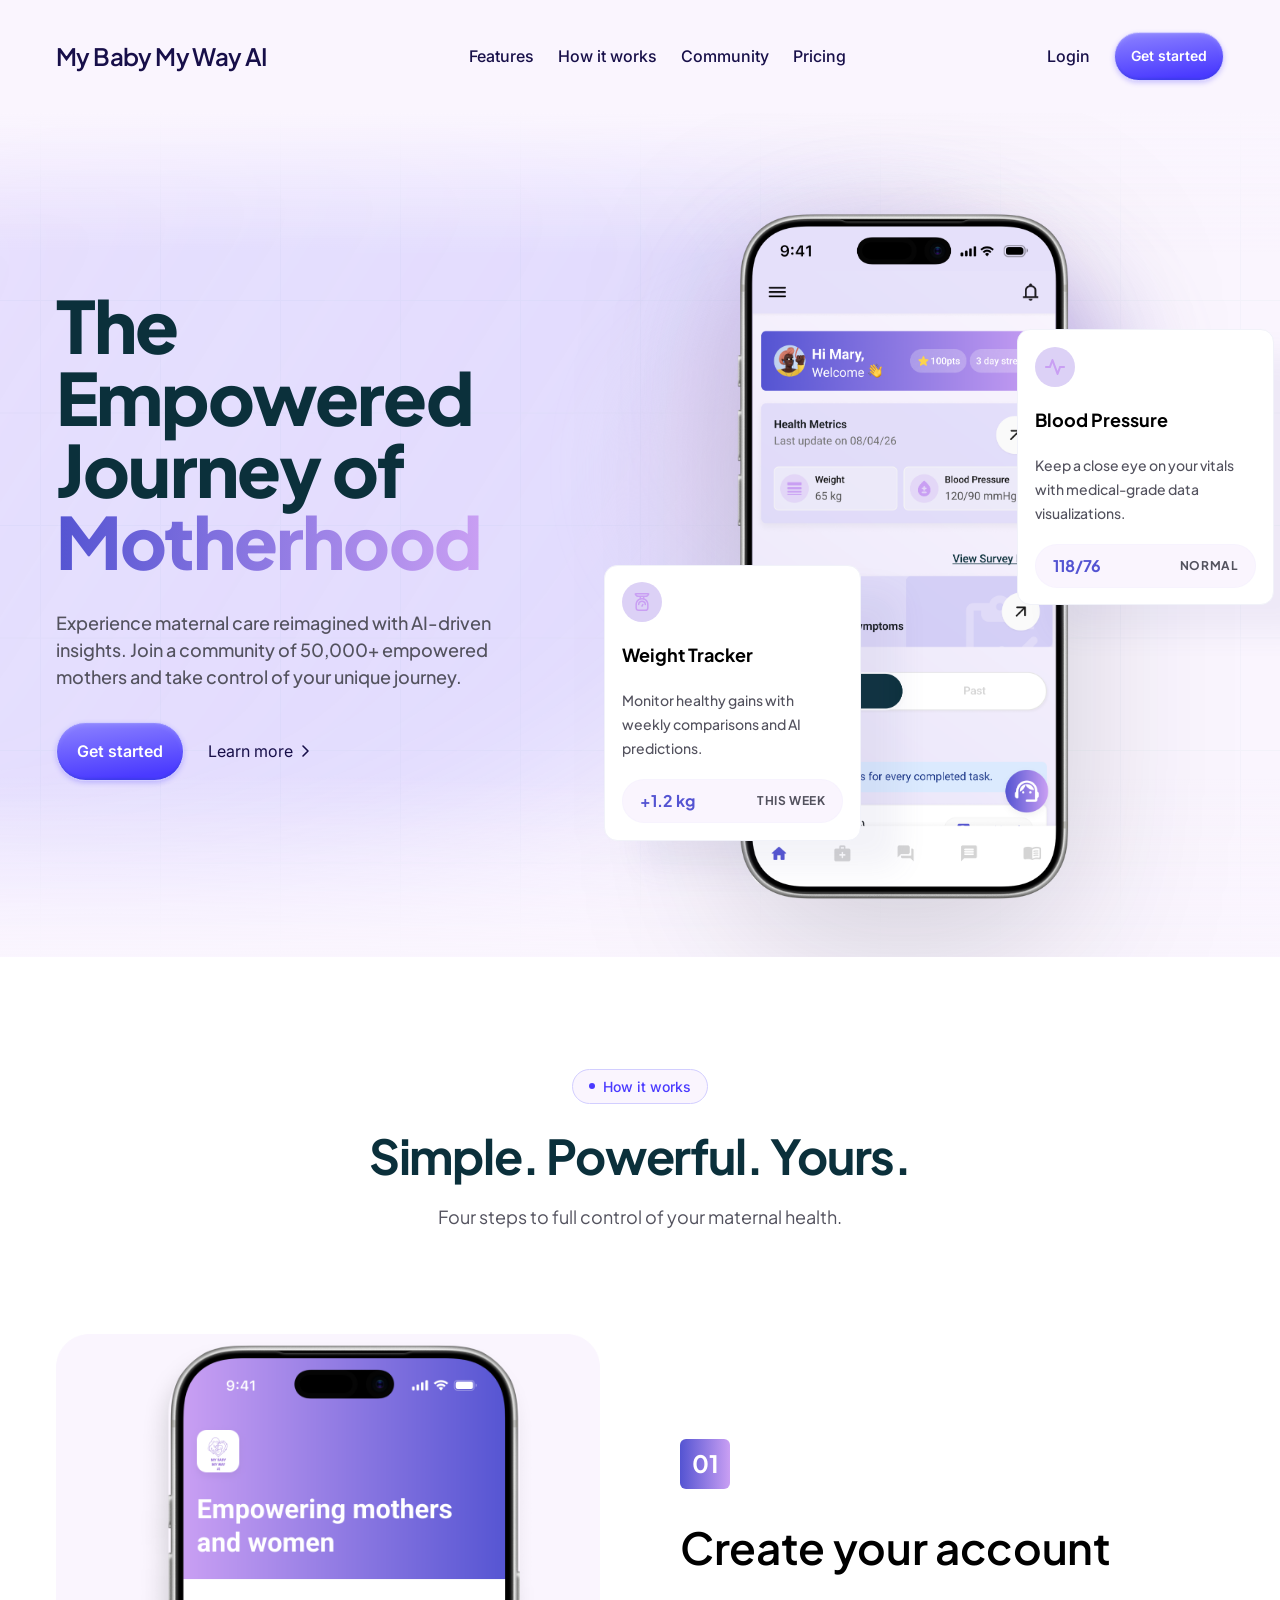
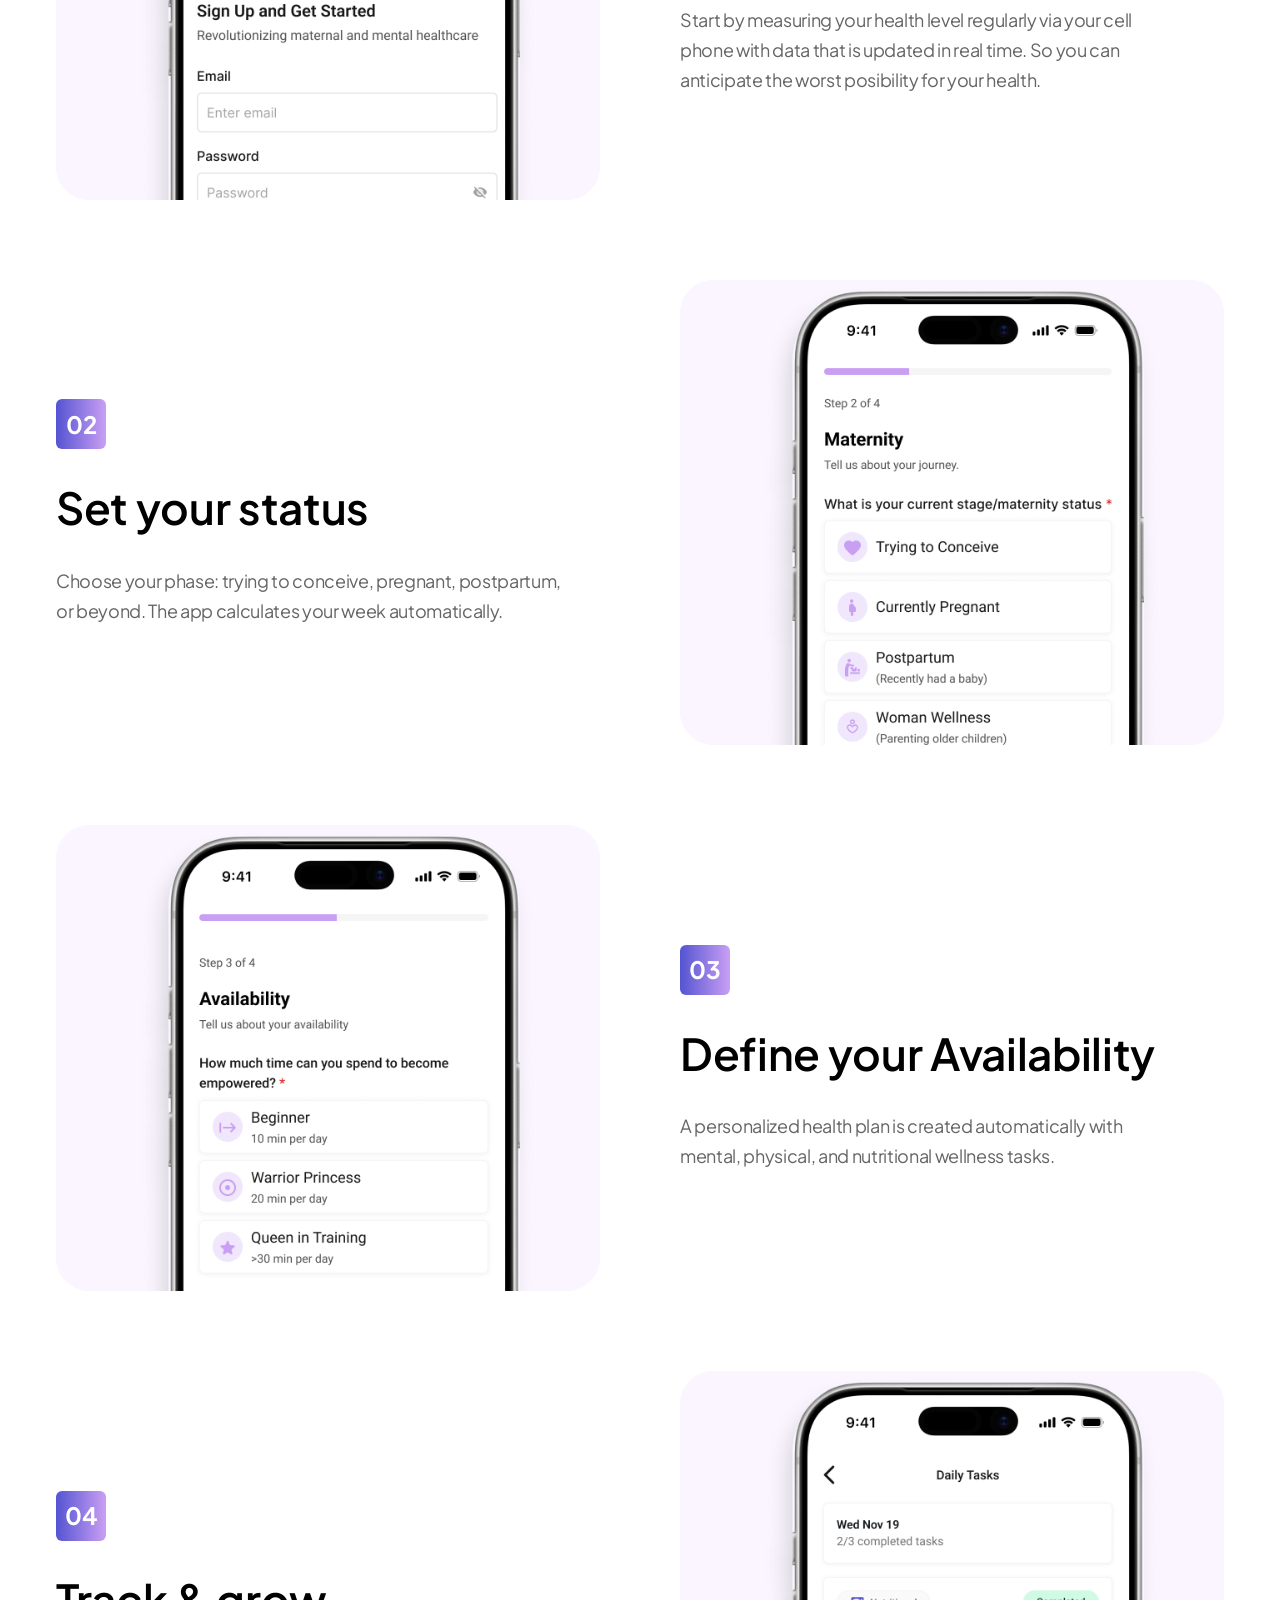
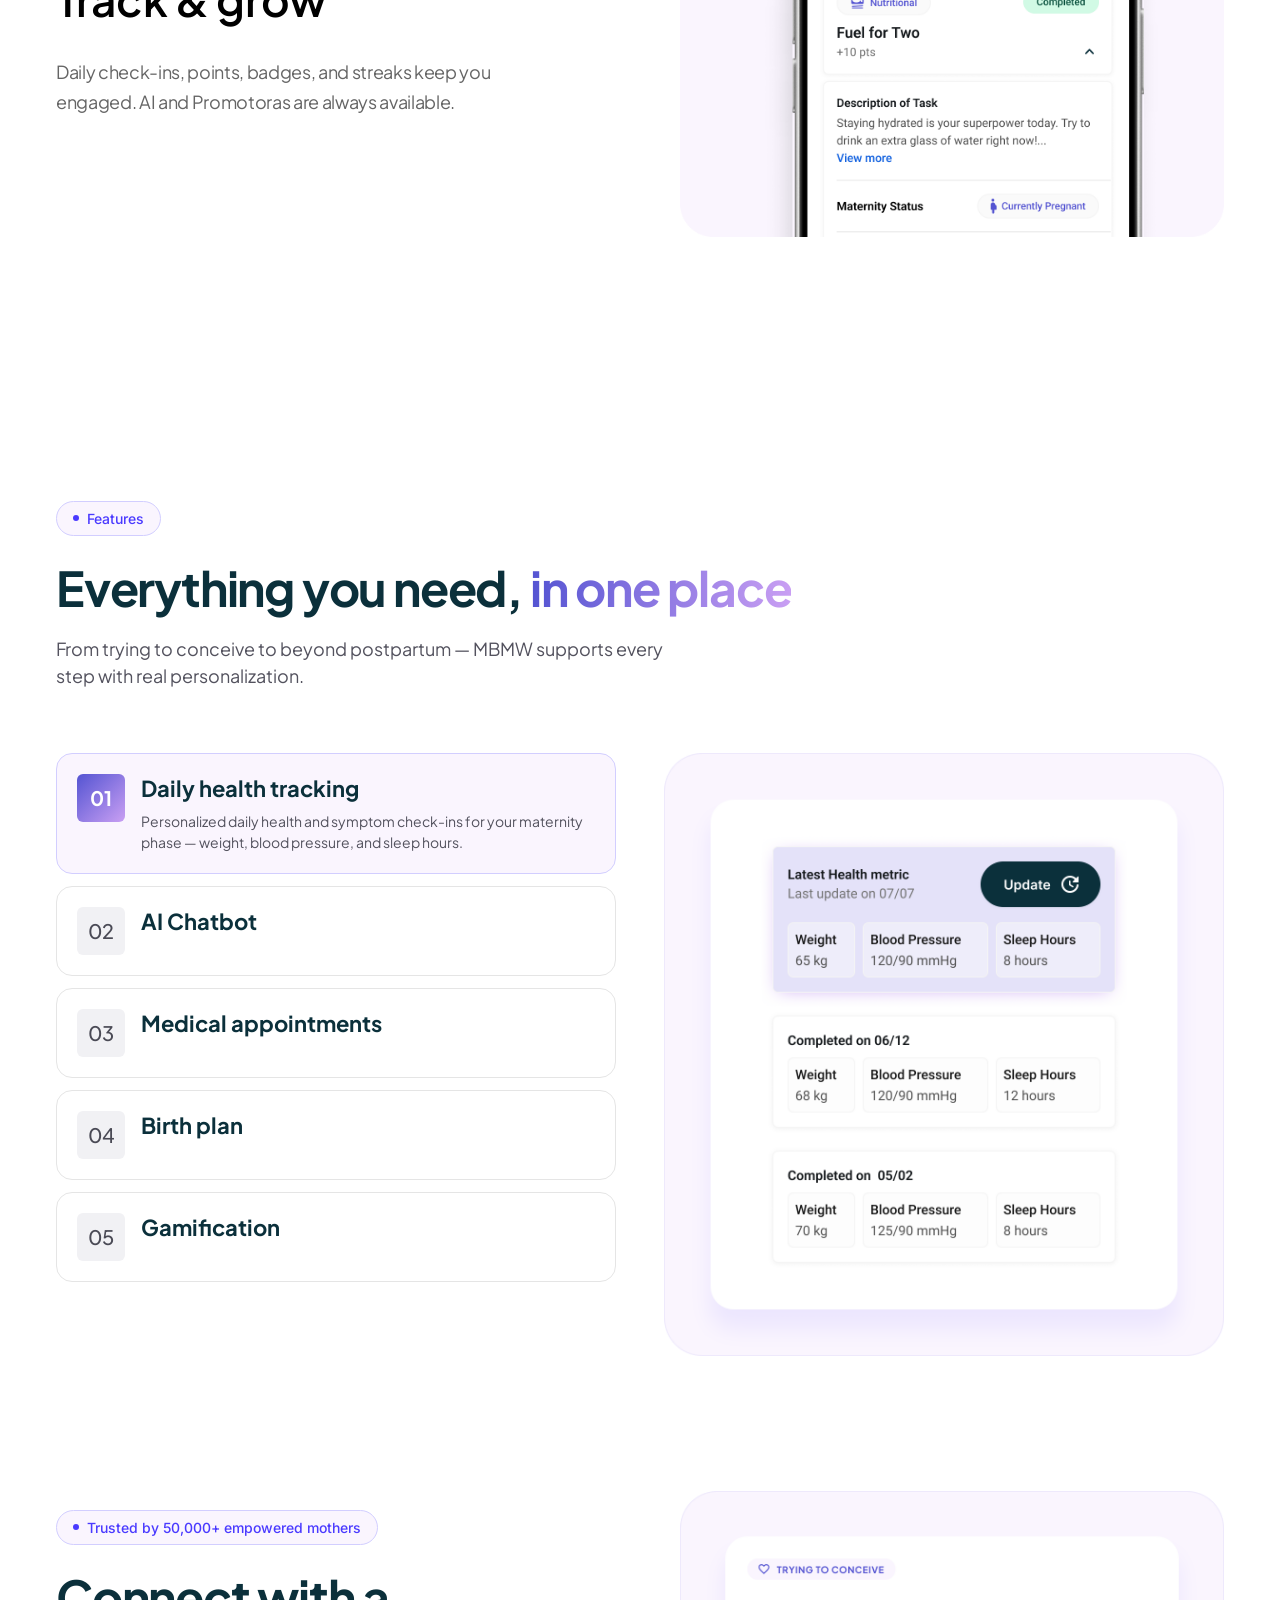
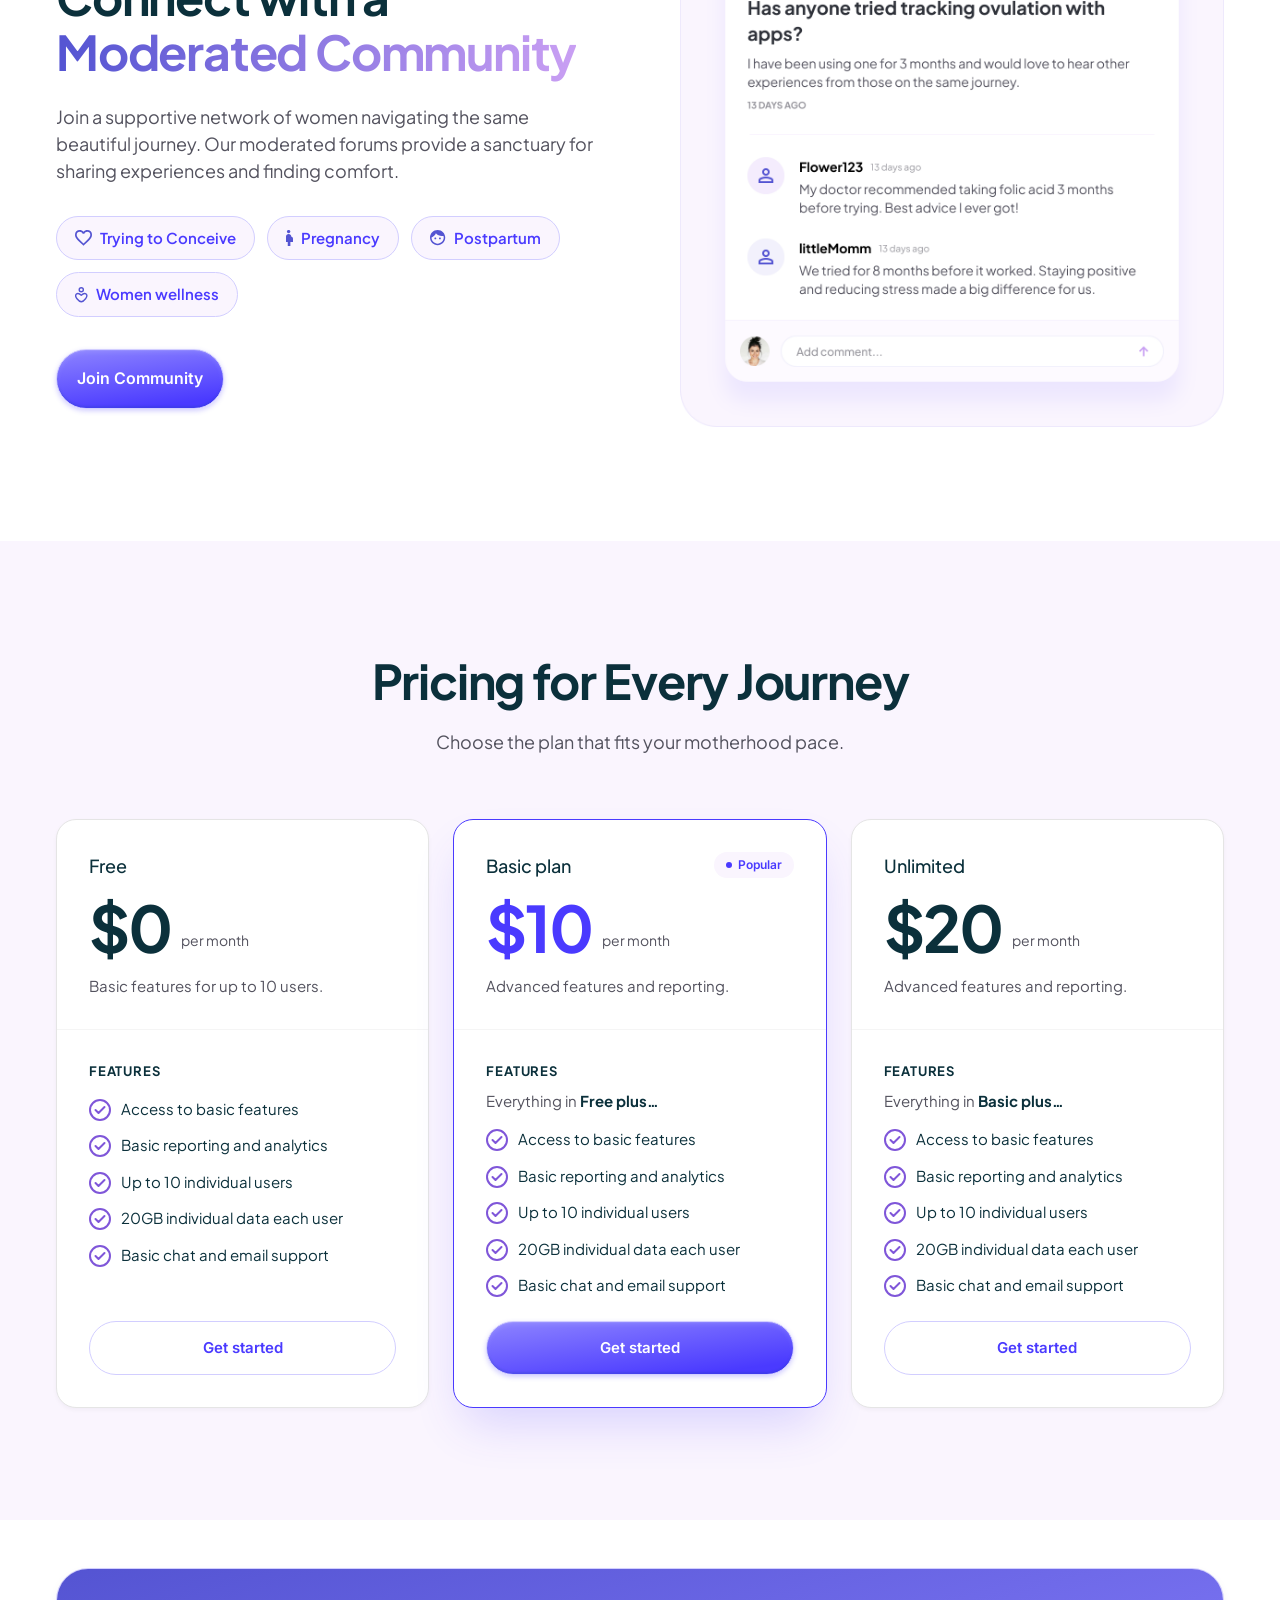
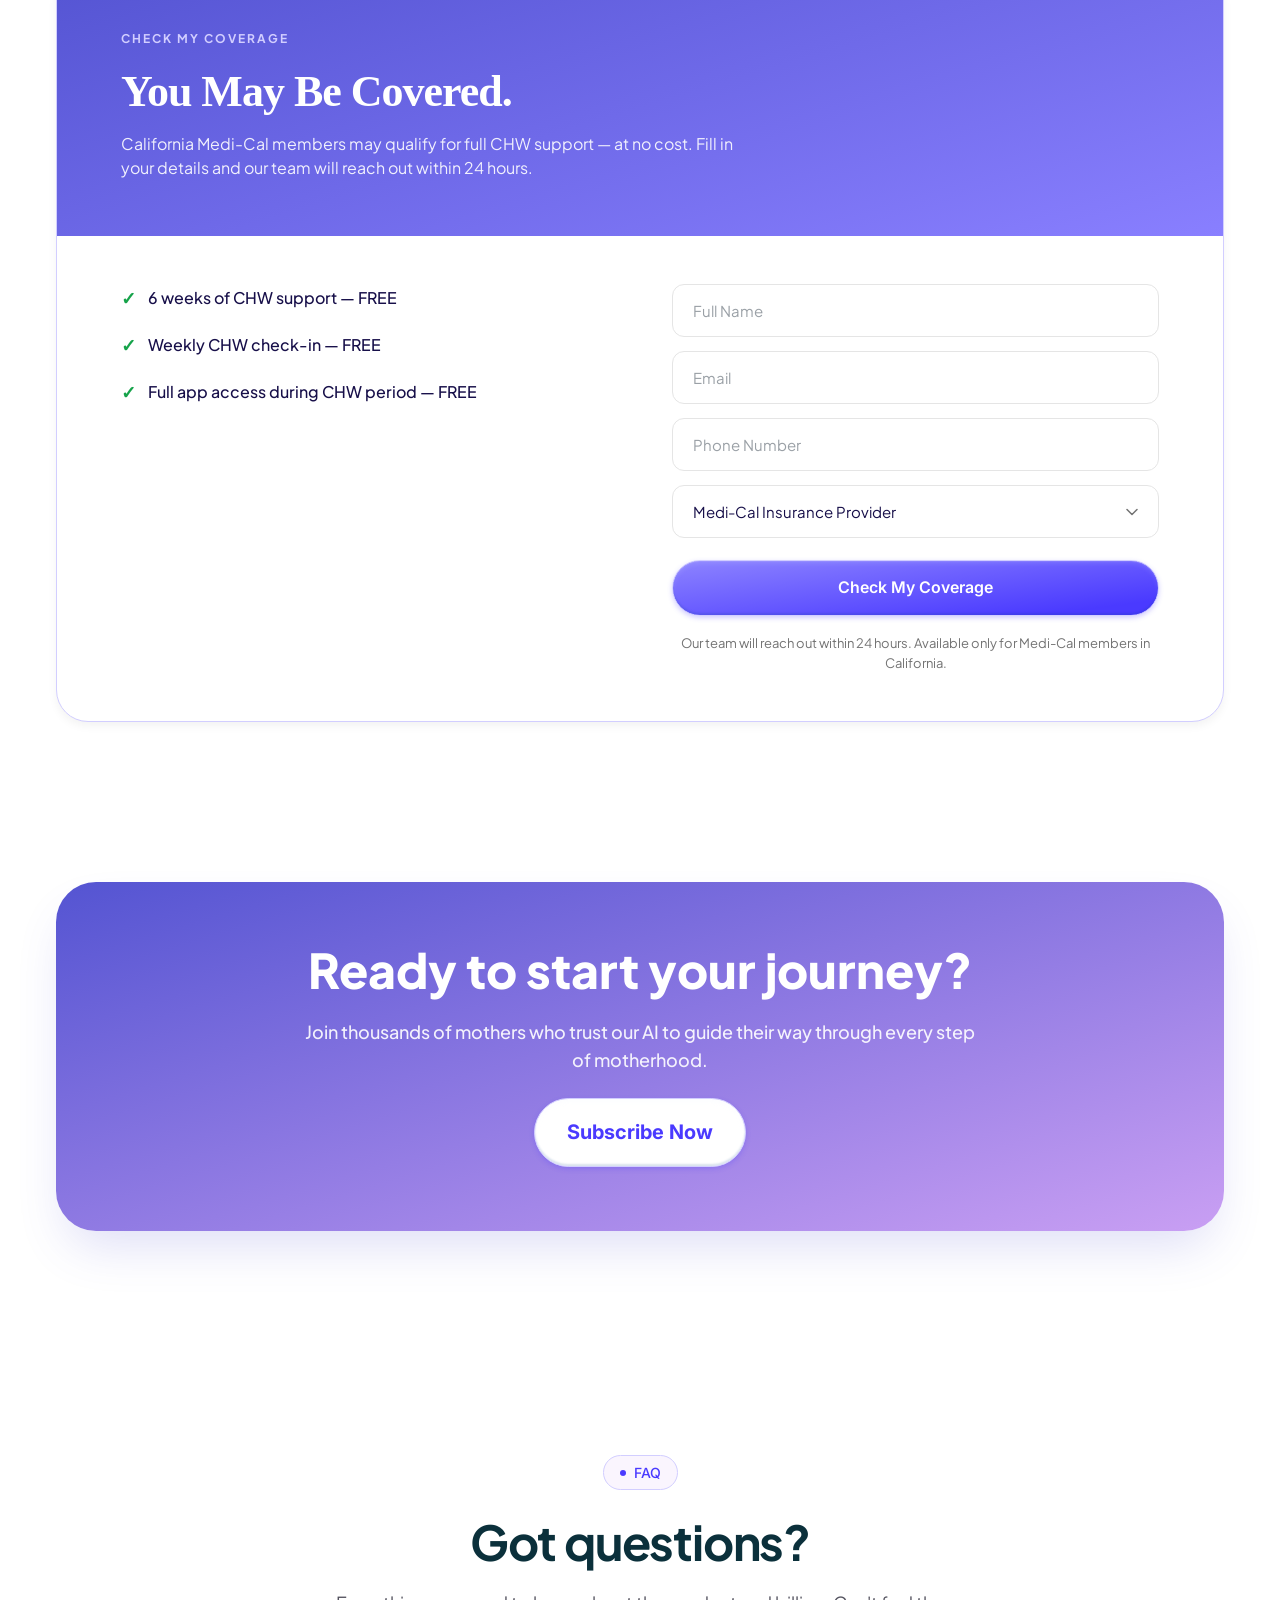
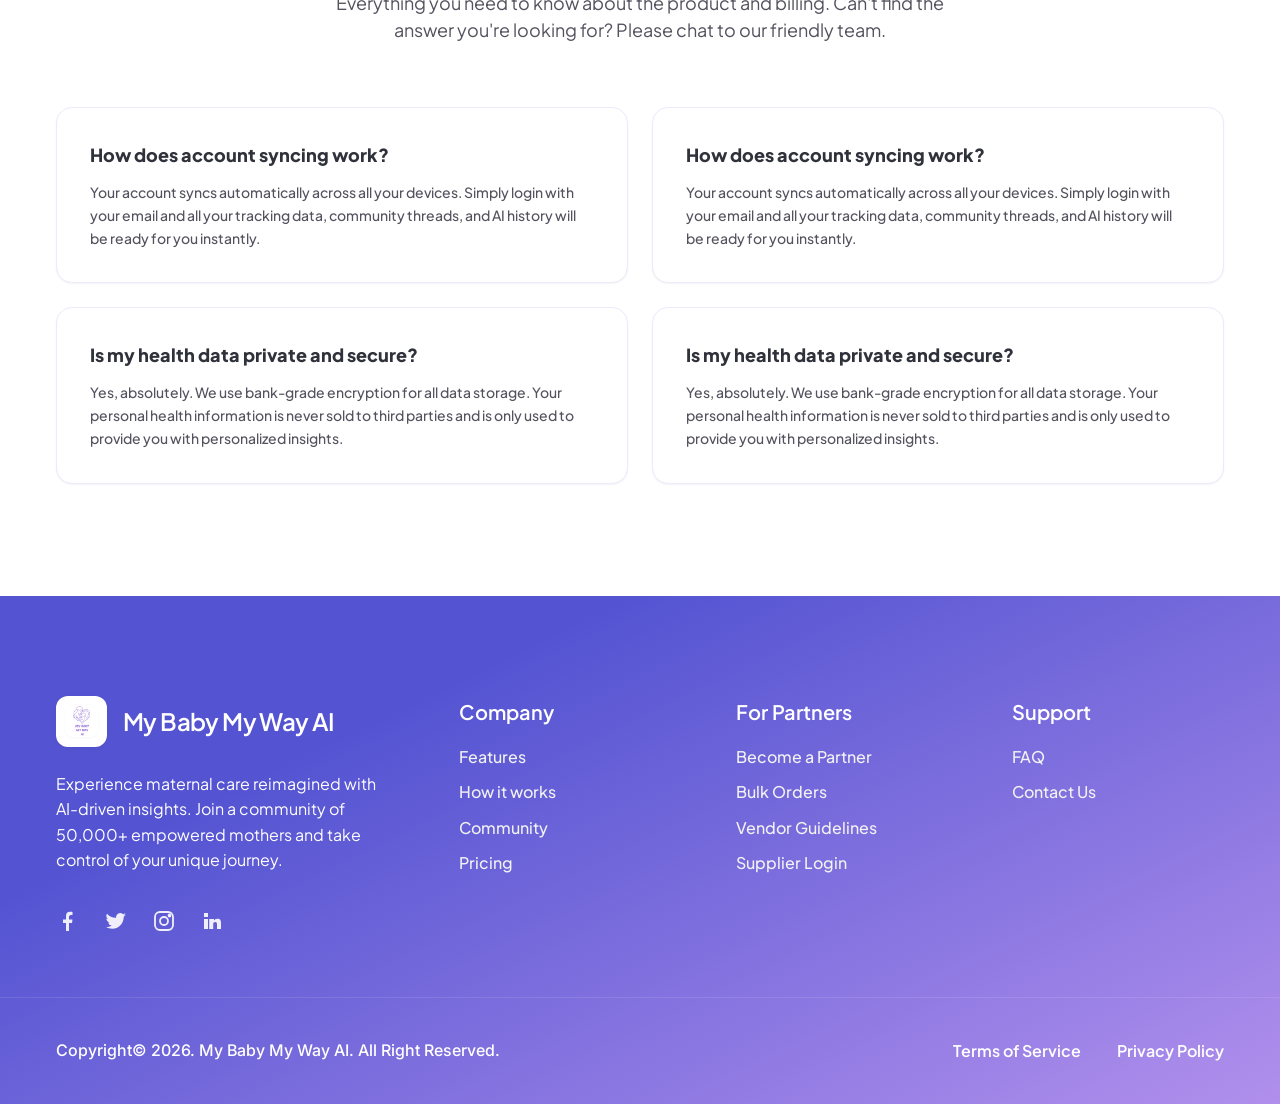
==== commit a1a843a5: "new version" ====
--- a/index.html
+++ b/index.html
@@ -8,6 +8,7 @@
 <link rel="preconnect" href="https://fonts.gstatic.com" crossorigin>
 <link href="https://fonts.googleapis.com/css2?family=Plus+Jakarta+Sans:wght@400;500;600;700;800&family=Inter:wght@400;500;600;700&family=Roboto:wght@400;500;600;700&display=swap" rel="stylesheet">
 <link rel="stylesheet" href="styles.css" />
+<script src="config.js"></script>
 </head>
 <body>
 
@@ -305,6 +306,55 @@
           </ul>
           <a href="#" class="btn btn-ghost btn-full">Get started</a>
         </div>
+      </div>
+    </div>
+  </div>
+</section>
+
+<!-- COVERAGE -->
+<section class="section coverage" id="coverage">
+  <div class="container">
+    <div class="coverage-card">
+      <div class="coverage-header">
+        <span class="coverage-chip">CHECK MY COVERAGE</span>
+        <h2 class="coverage-title">You May Be Covered.</h2>
+        <p class="coverage-sub">California Medi-Cal members may qualify for full CHW support — at no cost. Fill in your details and our team will reach out within 24 hours.</p>
+      </div>
+      <div class="coverage-body">
+        <ul class="coverage-checks">
+          <li><span class="check-ico">✓</span> 6 weeks of CHW support — FREE</li>
+          <li><span class="check-ico">✓</span> Weekly CHW check-in — FREE</li>
+          <li><span class="check-ico">✓</span> Full app access during CHW period — FREE</li>
+        </ul>
+        <form class="coverage-form" id="coverage-form" novalidate>
+          <input type="text" name="full_name" placeholder="Full Name" required />
+          <input type="email" name="email" placeholder="Email" required />
+          <input type="tel" name="phone" placeholder="Phone Number" required />
+          <select name="insurance_provider" required>
+            <option value="" disabled selected>Medi-Cal Insurance Provider</option>
+            <option value="Anthem Blue Cross">Anthem Blue Cross</option>
+            <option value="Blue Shield of California Promise Health Plan">Blue Shield of California Promise Health Plan</option>
+            <option value="CalOptima">CalOptima</option>
+            <option value="Central California Alliance for Health">Central California Alliance for Health</option>
+            <option value="CenCal Health">CenCal Health</option>
+            <option value="Community Health Group Partnership Plan">Community Health Group Partnership Plan</option>
+            <option value="Gold Coast Health Plan">Gold Coast Health Plan</option>
+            <option value="Health Net">Health Net</option>
+            <option value="Health Plan of San Mateo">Health Plan of San Mateo</option>
+            <option value="Inland Empire Health Plan">Inland Empire Health Plan</option>
+            <option value="Kaiser Permanente">Kaiser Permanente</option>
+            <option value="L.A. Care Health Plan">L.A. Care Health Plan</option>
+            <option value="Molina Healthcare">Molina Healthcare</option>
+            <option value="Partnership HealthPlan of California">Partnership HealthPlan of California</option>
+            <option value="San Francisco Health Plan">San Francisco Health Plan</option>
+            <option value="Santa Clara Family Health Plan">Santa Clara Family Health Plan</option>
+            <option value="Other">Other</option>
+          </select>
+          <button type="submit" class="btn btn-primary btn-full coverage-submit">Check My Coverage</button>
+          <p class="coverage-note">Our team will reach out within 24 hours. Available only for Medi-Cal members in California.</p>
+          <p class="coverage-success" hidden>Thanks! We received your details and our team will be in touch within 24 hours.</p>
+          <p class="coverage-error" hidden>Something went wrong. Please try again.</p>
+        </form>
       </div>
     </div>
   </div>
@@ -438,6 +488,42 @@
     }
   })();
 
+  (function coverageForm() {
+    const form = document.getElementById('coverage-form');
+    if (!form) return;
+    const SUPABASE_URL = window.__SUPABASE_URL__ || '';
+    const SUPABASE_ANON_KEY = window.__SUPABASE_ANON_KEY__ || '';
+    const btn = form.querySelector('.coverage-submit');
+    const success = form.querySelector('.coverage-success');
+    const error = form.querySelector('.coverage-error');
+    form.addEventListener('submit', async (e) => {
+      e.preventDefault();
+      success.hidden = true; error.hidden = true;
+      const data = Object.fromEntries(new FormData(form).entries());
+      btn.disabled = true; btn.textContent = 'Submitting…';
+      try {
+        const res = await fetch(SUPABASE_URL + '/rest/v1/coverage_leads', {
+          method: 'POST',
+          headers: {
+            'Content-Type': 'application/json',
+            'apikey': SUPABASE_ANON_KEY,
+            'Authorization': 'Bearer ' + SUPABASE_ANON_KEY,
+            'Prefer': 'return=minimal'
+          },
+          body: JSON.stringify(data)
+        });
+        if (!res.ok) throw new Error(await res.text());
+        form.reset();
+        success.hidden = false;
+      } catch (err) {
+        console.error(err);
+        error.hidden = false;
+      } finally {
+        btn.disabled = false; btn.textContent = 'Check My Coverage';
+      }
+    });
+  })();
+
   (function navToggle() {
     const header = document.querySelector('.site-header');
     const toggle = header && header.querySelector('.nav-toggle');
--- a/styles.css
+++ b/styles.css
@@ -1029,4 +1029,130 @@
   .footer-bottom { padding: 28px 0; }
   .footer-copyright, .footer-legal a { font-size: 14px; }
   .footer-legal { gap: 24px; flex-wrap: wrap; }
-}
+  .coverage-card { border-radius: 24px; }
+  .coverage-header { padding: 40px 24px; border-radius: 24px 24px 0 0; }
+  .coverage-title { font-size: 32px; }
+  .coverage-body { grid-template-columns: 1fr; gap: 32px; padding: 32px 24px; }
+}
+
+/* ---------- coverage ---------- */
+.coverage { background: #fff; padding: 48px 0 48px; }
+.coverage-card {
+  border: 1px solid var(--purple-300);
+  border-radius: 32px;
+  overflow: hidden;
+  background: #fff;
+  box-shadow: var(--shadow-m);
+}
+.coverage-header {
+  background: linear-gradient(163.33deg, #5454d2 0%, #897fff 100%);
+  color: #fff;
+  padding: 56px 64px;
+}
+.coverage-chip {
+  display: inline-block;
+  font-family: 'Plus Jakarta Sans', sans-serif;
+  font-weight: 700;
+  font-size: 12px;
+  letter-spacing: 2px;
+  color: #d2ceff;
+  margin-bottom: 20px;
+  text-transform: uppercase;
+}
+.coverage-title {
+  font-family: 'Plus Jakarta Sans', sans-serif;
+  font-weight: 700;
+  font-size: 44px;
+  line-height: 1.1;
+  letter-spacing: -1px;
+  margin: 0 0 16px;
+  color: #fff;
+  font-family: 'Roboto', serif;
+}
+.coverage-sub {
+  font-family: 'Plus Jakarta Sans', sans-serif;
+  font-size: 16px;
+  line-height: 1.5;
+  color: rgba(255,255,255,0.9);
+  margin: 0;
+  max-width: 640px;
+}
+.coverage-body {
+  display: grid;
+  grid-template-columns: 1fr 1fr;
+  gap: 64px;
+  padding: 48px 64px;
+  align-items: start;
+}
+.coverage-checks {
+  list-style: none;
+  padding: 0;
+  margin: 0;
+  display: flex;
+  flex-direction: column;
+  gap: 20px;
+}
+.coverage-checks li {
+  font-family: 'Plus Jakarta Sans', sans-serif;
+  font-size: 16px;
+  color: var(--neutral-700);
+  display: flex;
+  align-items: center;
+  gap: 12px;
+  font-weight: 500;
+}
+.coverage-checks .check-ico {
+  color: #16a34a;
+  font-weight: 700;
+  font-size: 18px;
+}
+.coverage-form { display: flex; flex-direction: column; gap: 14px; }
+.coverage-form input,
+.coverage-form select {
+  font-family: 'Plus Jakarta Sans', sans-serif;
+  font-size: 15px;
+  padding: 16px 20px;
+  border: 1px solid var(--neutral-200);
+  border-radius: 12px;
+  background: #fff;
+  color: var(--neutral-700);
+  outline: none;
+  transition: border-color 0.15s, box-shadow 0.15s;
+  appearance: none;
+  -webkit-appearance: none;
+}
+.coverage-form select {
+  background-image: url("data:image/svg+xml;utf8,<svg xmlns='http://www.w3.org/2000/svg' width='12' height='8' viewBox='0 0 12 8' fill='none'><path d='M1 1.5L6 6.5L11 1.5' stroke='%23737373' stroke-width='1.5' stroke-linecap='round' stroke-linejoin='round'/></svg>");
+  background-repeat: no-repeat;
+  background-position: right 20px center;
+  padding-right: 44px;
+}
+.coverage-form input::placeholder { color: #9aa0a6; }
+.coverage-form input:focus,
+.coverage-form select:focus {
+  border-color: var(--purple-600);
+  box-shadow: 0 0 0 3px rgba(137,127,255,0.15);
+}
+.coverage-submit { margin-top: 8px; padding: 16px 24px; font-size: 16px; }
+.coverage-note {
+  font-family: 'Plus Jakarta Sans', sans-serif;
+  font-size: 13px;
+  color: var(--neutral-500);
+  text-align: center;
+  margin: 4px 0 0;
+}
+.coverage-success {
+  font-family: 'Plus Jakarta Sans', sans-serif;
+  font-size: 14px;
+  color: #16a34a;
+  text-align: center;
+  margin: 4px 0 0;
+  font-weight: 600;
+}
+.coverage-error {
+  font-family: 'Plus Jakarta Sans', sans-serif;
+  font-size: 14px;
+  color: #dc2626;
+  text-align: center;
+  margin: 4px 0 0;
+}
